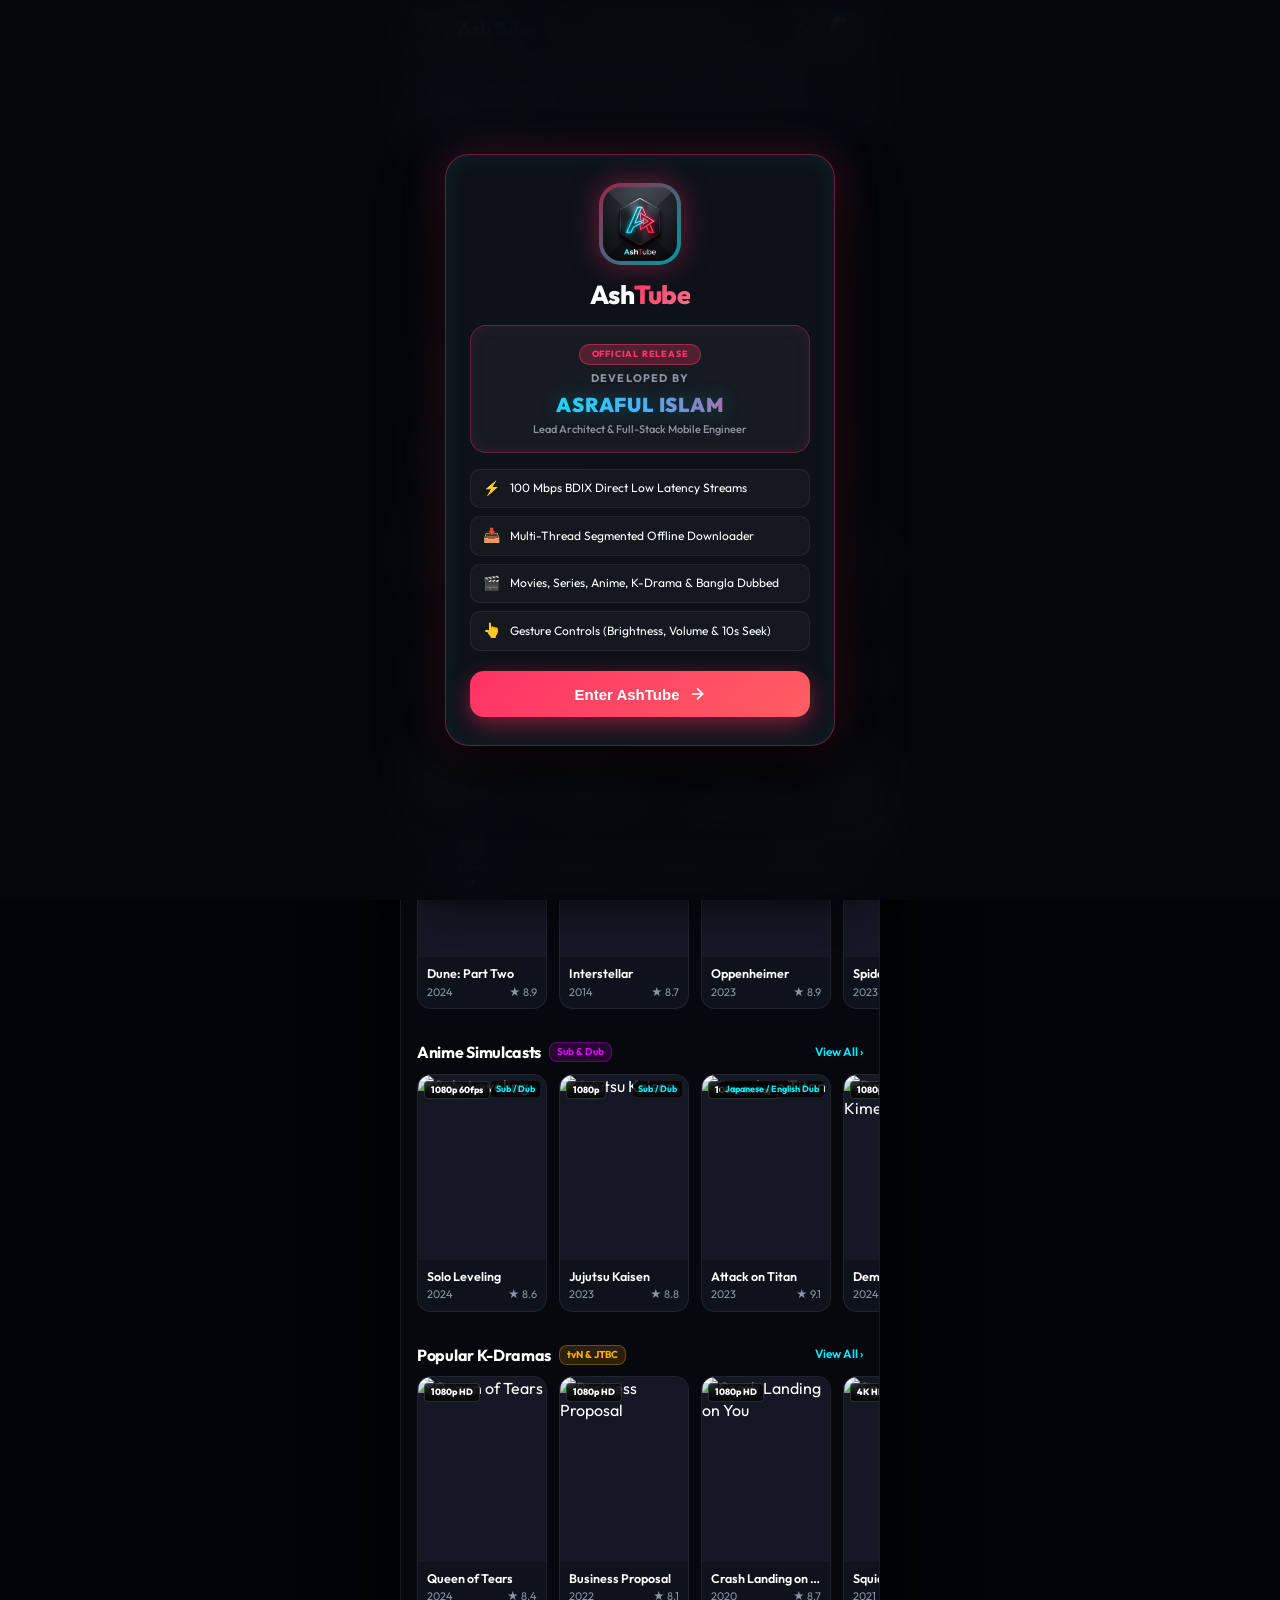
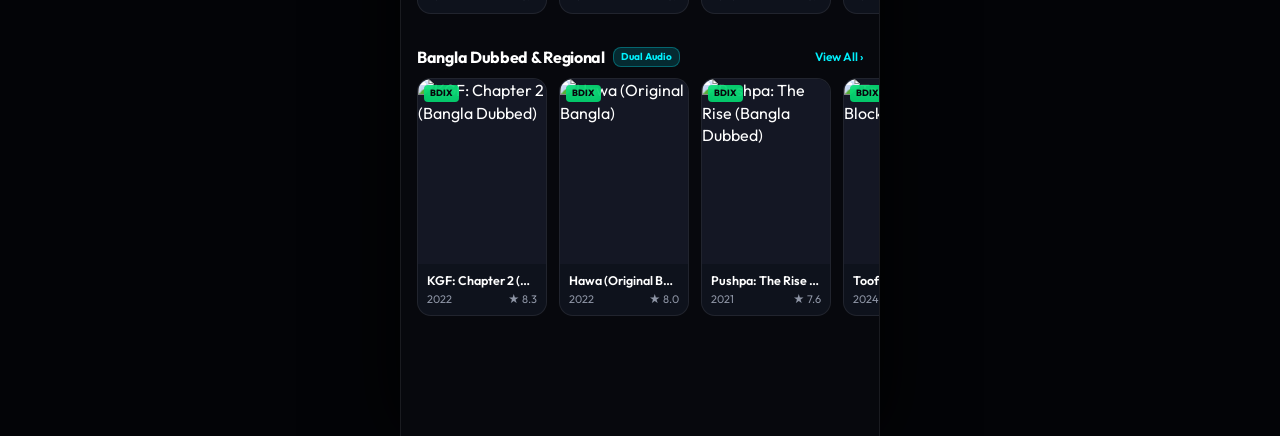
==== index.html @ ffec0432 "feat: Initial AshTube release with BDIX streaming, segmented downloader, mobile gestures, and GitHub" ====
<!DOCTYPE html>
<html lang="en">
<head>
  <meta charset="UTF-8">
  <meta name="viewport" content="width=device-width, initial-scale=1.0, maximum-scale=1.0, user-scalable=no, viewport-fit=cover">
  <title>AshTube — Stream & Download Movies, Series, Anime & Live TV</title>
  <meta name="description" content="Stream high-definition movies, TV series, anime simulcasts, Korean dramas, and live BDIX television without ads.">
  <link rel="manifest" href="manifest.json">
  <link rel="icon" type="image/png" href="assets/icon-192.png">
  <link rel="apple-touch-icon" href="assets/icon-192.png">
  <link rel="stylesheet" href="style.css">
  <script src="https://cdn.jsdelivr.net/npm/hls.js@1.5.8/dist/hls.min.js"></script>
</head>
<body>

  <!-- Main Mobile App Shell -->
  <div class="app-container" id="appShell">

    <!-- Top Status / Header -->
    <header class="app-header" id="mainHeader">
      <div class="brand-wrapper" id="brandHomeBtn">
        <img src="assets/ashtube_logo.png" alt="AshTube" class="brand-logo-img">
        <h1 class="brand-logo">Ash<span>Tube</span></h1>
      </div>
      <div class="search-box-wrapper" id="headerSearchBox">
        <svg class="search-icon" viewBox="0 0 24 24"><path d="M15.5 14h-.79l-.28-.27A6.471 6.471 0 0 0 16 9.5 6.5 6.5 0 1 0 9.5 16c1.61 0 3.09-.59 4.23-1.57l.27.28v.79l5 4.99L20.49 19l-4.99-5zm-6 0C7.01 14 5 11.99 5 9.5S7.01 5 9.5 5 14 7.01 14 9.5 11.99 14 9.5 14z"/></svg>
        <input type="text" id="globalSearchInput" class="search-input" placeholder="Search movies, series, anime..." autocomplete="off">
        <button id="clearSearchBtn" class="clear-search-btn" title="Clear search" style="display: none;">✕</button>
        <!-- Floating Predictive Suggestions & History Dropdown -->
        <div id="searchSuggestionsDropdown" class="search-suggestions-dropdown" style="display: none;"></div>
      </div>
      <div class="header-actions">
        <button class="icon-btn" id="notifBellBtn" title="Notifications">
          <svg viewBox="0 0 24 24" width="18" height="18" fill="currentColor"><path d="M12 22c1.1 0 2-.9 2-2h-4c0 1.1.9 2 2 2zm6-6v-5c0-3.07-1.63-5.64-4.5-6.32V4c0-.83-.67-1.5-1.5-1.5s-1.5.67-1.5 1.5v.68C7.64 5.36 6 7.92 6 11v5l-2 2v1h16v-1l-2-2zm-2 1H8v-6c0-2.48 1.51-4.5 4-4.5s4 2.02 4 4.5v6z"/></svg>
          <span class="badge-dot" id="notifBadgeDot"></span>
        </button>
        <div class="avatar-btn" id="profileBtn" title="Profile">
          <img src="https://images.unsplash.com/photo-1534528741775-53994a69daeb?auto=format&fit=crop&w=120&q=80" alt="Avatar">
        </div>
      </div>
    </header>

    <!-- Horizontal Category Filter Pills -->
    <nav class="category-chips-bar" id="categoryNav">
      <button class="chip active" data-category="all" id="chip-all">All</button>
      <button class="chip" data-category="movies" id="chip-movies">Movies</button>
      <button class="chip" data-category="series" id="chip-series">TV Series</button>
      <button class="chip" data-category="anime" id="chip-anime">Anime</button>
      <button class="chip" data-category="kdrama" id="chip-kdrama">K-Drama</button>
      <button class="chip" data-category="bangla" id="chip-bangla">Bangla Dubbed</button>
      <button class="chip" data-category="livetv" id="chip-livetv">BDIX Live TV</button>
    </nav>

    <!-- TAB 1: HOME VIEW -->
    <main class="view-panel active" id="view-home">

      <!-- Hero Spotlight Banner -->
      <section class="hero-spotlight" id="heroBanner">
        <img class="hero-backdrop" id="heroBackdropImg" src="" alt="Hero Feature">
        <div class="hero-gradient"></div>
        <div class="hero-content">
          <div class="hero-meta-badges">
            <span class="tag-badge cyan">Featured</span>
            <span class="tag-badge gold" id="heroQualityTag">4K HDR</span>
            <span class="tag-badge rating" id="heroRatingTag">★ 8.9</span>
            <span class="tag-badge bdix-tag">100 Mbps BDIX</span>
          </div>
          <h2 class="hero-title" id="heroTitle">Loading...</h2>
          <p class="hero-synopsis" id="heroSynopsis">Loading synopsis...</p>
          <div class="hero-action-buttons">
            <button class="btn-primary" id="heroPlayBtn">
              <svg viewBox="0 0 24 24" width="18" height="18" fill="currentColor"><path d="M8 5v14l11-7z"/></svg>
              <span>Play Now</span>
            </button>
            <button class="btn-secondary" id="heroSaveBtn">
              <svg viewBox="0 0 24 24" width="16" height="16" fill="currentColor"><path d="M19 13h-6v6h-2v-6H5v-2h6V5h2v6h6v2z"/></svg>
              <span>My List</span>
            </button>
            <button class="btn-secondary" id="heroDownloadBtn" title="Download for Offline">
              <svg viewBox="0 0 24 24" width="16" height="16" fill="currentColor"><path d="M19.35 10.04C18.67 6.59 15.64 4 12 4 9.11 4 6.6 5.64 5.35 8.04 2.34 8.36 0 10.91 0 14c0 3.31 2.69 6 6 6h13c2.76 0 5-2.24 5-5 0-2.64-2.05-4.78-4.65-4.96zM17 13l-5 5-5-5h3V9h4v4h3z"/></svg>
              <span>Download</span>
            </button>
          </div>
        </div>
      </section>

      <!-- Continue Watching Row -->
      <section class="content-section" id="continueWatchingSection">
        <div class="section-header">
          <div class="section-title-wrap">
            <h3 class="section-title">Continue Watching</h3>
          </div>
          <span class="view-all-link">History &rsaquo;</span>
        </div>
        <div class="horizontal-scroller" id="continueWatchingRail">
          <!-- Populated dynamically via API -->
        </div>
      </section>

      <!-- Trending on BDIX Row -->
      <section class="content-section">
        <div class="section-header">
          <div class="section-title-wrap">
            <h3 class="section-title">Trending on BDIX</h3>
            <span class="section-tag">Ultra-Speed</span>
          </div>
          <span class="view-all-link" data-target="movies">View All &rsaquo;</span>
        </div>
        <div class="horizontal-scroller" id="trendingBdixRail">
          <!-- Populated dynamically via API -->
        </div>
      </section>

      <!-- Latest Anime Simulcasts Row -->
      <section class="content-section">
        <div class="section-header">
          <div class="section-title-wrap">
            <h3 class="section-title">Anime Simulcasts</h3>
            <span class="section-tag" style="background:rgba(225,0,255,0.15);color:#E100FF;border-color:rgba(225,0,255,0.3)">Sub &amp; Dub</span>
          </div>
          <span class="view-all-link" data-target="anime">View All &rsaquo;</span>
        </div>
        <div class="horizontal-scroller" id="animeRail">
          <!-- Populated dynamically via API -->
        </div>
      </section>

      <!-- Top Korean Dramas Row -->
      <section class="content-section">
        <div class="section-header">
          <div class="section-title-wrap">
            <h3 class="section-title">Popular K-Dramas</h3>
            <span class="section-tag" style="background:rgba(255,179,0,0.15);color:#FFB300;border-color:rgba(255,179,0,0.3)">tvN &amp; JTBC</span>
          </div>
          <span class="view-all-link" data-target="kdrama">View All &rsaquo;</span>
        </div>
        <div class="horizontal-scroller" id="kdramaRail">
          <!-- Populated dynamically via API -->
        </div>
      </section>

      <!-- Bangla Dubbed Movies Row -->
      <section class="content-section">
        <div class="section-header">
          <div class="section-title-wrap">
            <h3 class="section-title">Bangla Dubbed &amp; Regional</h3>
            <span class="section-tag" style="background:rgba(0,242,254,0.15);color:#00F2FE;border-color:rgba(0,242,254,0.3)">Dual Audio</span>
          </div>
          <span class="view-all-link" data-target="bangla">View All &rsaquo;</span>
        </div>
        <div class="horizontal-scroller" id="banglaDubbedRail">
          <!-- Populated dynamically via API -->
        </div>
      </section>

    </main>

    <!-- TAB 2: EXPLORE & SEARCH RESULTS PANEL -->
    <main class="view-panel" id="view-explore">
      <div class="explore-header-row">
        <h2 class="view-heading" id="exploreHeading">Catalog Explorer</h2>
        <span class="filter-count" id="catalogResultsCount">Loading...</span>
      </div>
      <!-- Recent Searches Quick Pills -->
      <div id="recentSearchesBar" class="recent-searches-bar" style="display: none;"></div>
      <div class="catalog-grid" id="exploreCatalogGrid">
        <!-- Grid populated dynamically via API -->
      </div>
    </main>

    <!-- TAB 3: LIVE TV & BDIX HUB -->
    <main class="view-panel" id="view-livetv">
      <div class="explore-header-row">
        <div>
          <h2 class="view-heading">BDIX Live TV &amp; Hub</h2>
          <p class="view-subheading">National, News, Sports &amp; Entertainment with Zero Buffering</p>
        </div>
        <div class="bdix-live-pill" id="bdixStatusPill">
          <span class="live-dot-green"></span>
          <span id="bdixPillText">BDIX Active · 100 Mbps</span>
        </div>
      </div>

      <!-- Real-Time BDIX Health & Latency Scanner Card -->
      <section class="bdix-scanner-card" id="bdixScannerCard">
        <div class="bdix-scanner-top">
          <div class="bdix-scanner-info">
            <div class="bdix-conn-badge">
              <span class="live-pulse"></span>
              <span id="bdixStatusText">BDIX Peering Active · Ultra-Low Latency (14ms)</span>
            </div>
            <div class="bdix-subtext">Direct 100 Mbps Bangladesh Internet Exchange Pipe</div>
          </div>
          <button class="scan-bdix-btn" id="scanBdixBtn" title="Test server latencies">
            <svg class="scan-icon" viewBox="0 0 24 24" width="14" height="14" fill="currentColor"><path d="M17.65 6.35A7.958 7.958 0 0 0 12 4c-4.42 0-7.99 3.58-7.99 8s3.57 8 7.99 8c3.73 0 6.84-2.55 7.73-6h-2.08A5.99 5.99 0 0 1 12 18c-3.31 0-6-2.69-6-6s2.69-6 6-6c1.66 0 3.14.69 4.22 1.78L13 11h7V4l-2.35 2.35z"/></svg>
            <span id="scanBtnText">Test Ping</span>
          </button>
        </div>
        <div class="bdix-servers-badges-row" id="bdixServersBadgesRow">
          <!-- Populated dynamically with live latency badges -->
        </div>
      </section>

      <!-- Live TV Filter Chips -->
      <div class="livetv-filters" id="liveTvFilterChips">
        <button class="chip active" data-filter="all">All Channels</button>
        <button class="chip" data-filter="news">Bangla News</button>
        <button class="chip" data-filter="sports">Live Sports</button>
        <button class="chip" data-filter="entertainment">Entertainment</button>
        <button class="chip" data-filter="kids">Kids &amp; Learning</button>
      </div>

      <!-- 2-Column Channel Grid -->
      <div class="livetv-grid" id="liveTvGrid">
        <!-- Live TV cards inserted here -->
      </div>
    </main>

    <!-- TAB 4: OFFLINE DOWNLOADS & STORAGE MANAGER -->
    <main class="view-panel" id="view-downloads">
      <div class="explore-header-row">
        <div>
          <h2 class="view-heading">Downloads</h2>
          <p class="view-subheading">Offline playback saved directly to user storage</p>
        </div>
        <button class="icon-btn" id="storageSettingsBtn">
          <svg viewBox="0 0 24 24" width="18" height="18" fill="currentColor"><path d="M19.14 12.94c.04-.3.06-.61.06-.94 0-.32-.02-.64-.07-.94l2.03-1.58c.18-.14.23-.41.12-.61l-1.92-3.32c-.12-.22-.37-.29-.59-.22l-2.39.96c-.5-.38-1.03-.7-1.62-.94l-.36-2.54c-.04-.24-.24-.41-.48-.41h-3.84c-.24 0-.43.17-.47.41l-.36 2.54c-.59.24-1.13.57-1.62.94l-2.39-.96c-.22-.08-.47 0-.59.22L2.74 8.87c-.12.21-.08.47.12.61l2.03 1.58c-.05.3-.09.63-.09.94s.02.64.07.94l-2.03 1.58c-.18.14-.23.41-.12.61l1.92 3.32c.12.22.37.29.59.22l2.39-.96c.5.38 1.03.7 1.62.94l.36 2.54c.05.24.24.41.48.41h3.84c.24 0 .44-.17.47-.41l.36-2.54c.59-.24 1.13-.56 1.62-.94l2.39.96c.22.08.47 0 .59-.22l1.92-3.32c.12-.22.07-.47-.12-.61l-2.01-1.58zM12 15.6c-1.98 0-3.6-1.62-3.6-3.6s1.62-3.6 3.6-3.6 3.6 1.62 3.6 3.6-1.62 3.6-3.6 3.6z"/></svg>
        </button>
      </div>

      <!-- Storage Meter Card -->
      <div class="storage-meter-card">
        <div class="storage-label-row">
          <span class="storage-val">38.4 GB free of 128 GB</span>
          <span class="storage-pct">28% used</span>
        </div>
        <div class="storage-bar-track">
          <div class="storage-bar-fill" style="width: 28%;"></div>
        </div>
      </div>

      <!-- Smart Wi-Fi Toggle -->
      <div class="smart-toggle-card">
        <div class="toggle-text">
          <h4>Smart Auto-Download on Wi-Fi</h4>
          <p>Pre-downloads next episode when on unmetered broadband</p>
        </div>
        <label class="switch">
          <input type="checkbox" id="wifiToggle" checked>
          <span class="slider round"></span>
        </label>
      </div>

      <!-- Download Queue & Completed Items -->
      <div class="downloads-list" id="downloadsListContainer">
        <!-- Download items injected dynamically -->
      </div>
    </main>

    <!-- Floating Glassmorphic Bottom Navigation Dock -->
    <nav class="bottom-dock" id="bottomNav">
      <div class="nav-item active" data-tab="home" id="nav-home">
        <svg viewBox="0 0 24 24" fill="currentColor"><path d="M10 20v-6h4v6h5v-8h3L12 3 2 12h3v8z"/></svg>
        <span>Home</span>
      </div>
      <div class="nav-item" data-tab="explore" id="nav-explore">
        <svg viewBox="0 0 24 24" fill="currentColor"><path d="M15.5 14h-.79l-.28-.27A6.471 6.471 0 0 0 16 9.5 6.5 6.5 0 1 0 9.5 16c1.61 0 3.09-.59 4.23-1.57l.27.28v.79l5 4.99L20.49 19l-4.99-5zm-6 0C7.01 14 5 11.99 5 9.5S7.01 5 9.5 5 14 7.01 14 9.5 11.99 14 9.5 14z"/></svg>
        <span>Search</span>
      </div>
      <div class="nav-item" data-tab="livetv" id="nav-livetv">
        <svg viewBox="0 0 24 24" fill="currentColor"><path d="M21 3H3c-1.1 0-2 .9-2 2v12c0 1.1.9 2 2 2h5v2h8v-2h5c1.1 0 1.99-.9 1.99-2L23 5c0-1.1-.9-2-2-2zm0 14H3V5h18v12z"/></svg>
        <span>Live TV</span>
      </div>
      <div class="nav-item" data-tab="downloads" id="nav-downloads">
        <svg viewBox="0 0 24 24" fill="currentColor"><path d="M19.35 10.04C18.67 6.59 15.64 4 12 4 9.11 4 6.6 5.64 5.35 8.04 2.34 8.36 0 10.91 0 14c0 3.31 2.69 6 6 6h13c2.76 0 5-2.24 5-5 0-2.64-2.05-4.78-4.65-4.96zM17 13l-5 5-5-5h3V9h4v4h3z"/></svg>
        <span>Downloads</span>
      </div>
    </nav>

  </div>

  <!-- MODAL 1: MEDIA DETAIL & SEASON/EPISODE SHEET -->
  <div class="detail-modal" id="mediaDetailModal">
    <div class="detail-sheet" id="detailSheet">
      <div class="sheet-handle" id="sheetHandle"></div>
      
      <div class="detail-hero-box">
        <img class="detail-banner-img" id="detailBannerImg" src="" alt="Detail Banner">
        <button class="sheet-close-btn" id="closeDetailModalBtn">&times;</button>
      </div>

      <div class="detail-body-content">
        <div class="detail-meta-row">
          <span class="detail-year" id="detailYear">2024</span>
          <span class="detail-badge" id="detailQualityBadge">4K HDR</span>
          <span class="detail-badge imdb" id="detailRating">IMDb 8.9 ★</span>
          <span class="detail-badge" id="detailDuration">2h 46m</span>
        </div>
        <h2 class="detail-main-title" id="detailMainTitle">Title Here</h2>
        <p class="detail-genre-tags" id="detailGenres">Sci-Fi · Adventure · Drama</p>
        <p class="detail-synopsis-text" id="detailSynopsis">Synopsis goes here.</p>

        <!-- Primary Actions -->
        <div class="detail-action-bar">
          <button class="btn-primary" id="detailPlayNowBtn">
            <svg viewBox="0 0 24 24" width="18" height="18" fill="currentColor"><path d="M8 5v14l11-7z"/></svg>
            <span>Watch Now</span>
          </button>
          <button class="btn-secondary" id="detailDownloadBtn">
            <svg viewBox="0 0 24 24" width="18" height="18" fill="currentColor"><path d="M19.35 10.04C18.67 6.59 15.64 4 12 4 9.11 4 6.6 5.64 5.35 8.04 2.34 8.36 0 10.91 0 14c0 3.31 2.69 6 6 6h13c2.76 0 5-2.24 5-5 0-2.64-2.05-4.78-4.65-4.96zM17 13l-5 5-5-5h3V9h4v4h3z"/></svg>
            <span>Download</span>
          </button>
        </div>

        <!-- Season Selector Pills (Shown for Series/Anime/Kdrama) -->
        <div class="season-selector-wrapper" id="seasonSelectorWrapper">
          <h4 class="subhead-title">Episodes</h4>
          <div class="season-pills-bar" id="seasonPillsBar">
            <!-- Season buttons injected dynamically -->
          </div>
        </div>

        <!-- Episode Cards List -->
        <div class="episodes-container" id="episodesList">
          <!-- Episode cards injected dynamically -->
        </div>

      </div>
    </div>
  </div>

  <!-- MODAL 2: ADVANCED VIDEO PLAYER OVERLAY (Straight & Rotated Landscape with Swipe Gestures) -->
  <div class="player-modal" id="videoPlayerModal">

    <!-- Top Player Bar -->
    <div class="player-header" id="playerTopHeader">
      <div class="player-title-wrap">
        <button class="player-close-btn" id="exitPlayerBtn" title="Back">
          <svg viewBox="0 0 24 24" width="20" height="20" fill="currentColor"><path d="M20 11H7.83l5.59-5.59L12 4l-8 8 8 8 1.41-1.41L7.83 13H20v-2z"/></svg>
        </button>
        <div class="player-text-info">
          <h3 id="playerMediaTitle">Interstellar (2014)</h3>
          <p id="playerEpisodeSub">Master 1080p Stream · Direct Line Speed</p>
        </div>
      </div>

      <div class="player-top-actions">
        <!-- Audio Track Switcher (ENG / BAN) -->
        <button class="audio-switch-btn" id="audioSwitchBtn" title="Switch Audio Track (English / Bengali)">
          <span id="audioTrackLabel">ENG / BAN</span>
        </button>

        <!-- Aspect Ratio Button -->
        <button class="icon-player-btn" id="aspectRatioBtn" title="Aspect Ratio Fit">
          <svg viewBox="0 0 24 24" width="18" height="18" fill="currentColor"><path d="M19 12h-2v3h-3v2h5v-5zM7 9h3V7H5v5h2V9zm14-6H3c-1.1 0-2 .9-2 2v14c0 1.1.9 2 2 2h18c1.1 0 2-.9 2-2V5c0-1.1-.9-2-2-2zm0 16.01H3V4.99h18v14.02z"/></svg>
        </button>

        <!-- Screen Rotation / Theater Orientation Toggle -->
        <button class="icon-player-btn" id="rotateScreenBtn" title="Rotate Screen / Theater Mode">
          <svg viewBox="0 0 24 24" width="18" height="18" fill="currentColor"><path d="M16.48 2.52c3.27 1.55 5.61 4.72 5.97 8.48h1.5C23.44 4.84 18.29 0 12 0l-.66.03 3.81 3.81 1.33-1.32zM7.52 21.48C4.25 19.94 1.91 16.76 1.55 13H.05C.56 19.16 5.71 24 12 24l.66-.03-3.81-3.81-1.33 1.32z"/></svg>
        </button>

        <!-- Lock Screen Controls Button -->
        <button class="icon-player-btn" id="lockControlsBtn" title="Lock Screen Controls">
          <svg id="lockIconSvg" viewBox="0 0 24 24" width="18" height="18" fill="currentColor"><path d="M18 8h-1V6c0-2.76-2.24-5-5-5S7 3.24 7 6v2H6c-1.1 0-2 .9-2 2v10c0 1.1.9 2 2 2h12c1.1 0 2-.9 2-2V10c0-1.1-.9-2-2-2zm-6 9c-1.1 0-2-.9-2-2s.9-2 2-2 2 .9 2 2-.9 2-2 2zm3.1-9H8.9V6c0-1.71 1.39-3.1 3.1-3.1 1.71 0 3.1 1.39 3.1 3.1v2z"/></svg>
        </button>
      </div>
    </div>

    <!-- HTML5 Video Container & Touch Gestures Surface -->
    <div class="video-element-container" id="videoContainer">
      
      <!-- Video Element -->
      <video id="mainVideoPlayer" playsinline preload="auto" poster="https://images.unsplash.com/photo-1506703719100-a0f3a48c0f86?auto=format&fit=crop&w=1200&q=80">
        <source src="https://commondatastorage.googleapis.com/gtv-videos-bucket/sample/BigBuckBunny.mp4" type="video/mp4">
        Your browser does not support HTML5 video.
      </video>

      <!-- Transparent Touch Gesture Surface -->
      <div class="gesture-touch-surface" id="gestureSurface"></div>

      <!-- Gesture Overlay HUD: Brightness (Left Swipe) -->
      <div class="gesture-hud-slider left" id="brightnessHud">
        <svg viewBox="0 0 24 24" width="22" height="22" fill="currentColor"><path d="M12 7c-2.76 0-5 2.24-5 5s2.24 5 5 5 5-2.24 5-5-2.24-5-5-5zM2 13h2c.55 0 1-.45 1-1s-.45-1-1-1H2c-.55 0-1 .45-1 1s.45 1 1 1zm18 0h2c.55 0 1-.45 1-1s-.45-1-1-1h-2c-.55 0-1 .45-1 1s.45 1 1 1zM11 2v2c0 .55.45 1 1 1s1-.45 1-1V2c0-.55-.45-1-1-1s-1 .45-1 1zm0 18v2c0 .55.45 1 1 1s1-.45 1-1v-2c0-.55-.45-1-1-1s-1 .45-1 1zM5.99 4.58c-.39-.39-1.03-.39-1.41 0s-.39 1.03 0 1.41l1.06 1.06c.39.39 1.03.39 1.41 0s.39-1.03 0-1.41L5.99 4.58zm12.37 12.37c-.39-.39-1.03-.39-1.41 0s-.39 1.03 0 1.41l1.06 1.06c.39.39 1.03.39 1.41 0s.39-1.03 0-1.41l-1.06-1.06zm1.06-10.96c.39-.39.39-1.03 0-1.41s-1.03-.39-1.41 0l-1.06 1.06c-.39.39-.39 1.03 0 1.41s1.03.39 1.41 0l1.06-1.06zM7.05 18.36c.39-.39.39-1.03 0-1.41s-1.03-.39-1.41 0l-1.06 1.06c-.39.39-.39 1.03 0 1.41s1.03.39 1.41 0l1.06-1.06z"/></svg>
        <div class="hud-bar-track">
          <div class="hud-bar-fill" id="brightnessBarFill" style="height: 80%;"></div>
        </div>
        <span class="hud-percent-text" id="brightnessText">80%</span>
      </div>

      <!-- Gesture Overlay HUD: Volume (Right Swipe) -->
      <div class="gesture-hud-slider right" id="volumeHud">
        <svg viewBox="0 0 24 24" width="22" height="22" fill="currentColor"><path d="M3 9v6h4l5 5V4L7 9H3zm13.5 3c0-1.77-1.02-3.29-2.5-4.03v8.05c1.48-.73 2.5-2.25 2.5-4.02zM14 3.23v2.06c2.89.86 5 3.54 5 6.71s-2.11 5.85-5 6.71v2.06c4.01-.91 7-4.49 7-8.77s-2.99-7.86-7-8.77z"/></svg>
        <div class="hud-bar-track">
          <div class="hud-bar-fill" id="volumeBarFill" style="height: 75%;"></div>
        </div>
        <span class="hud-percent-text" id="volumeText">75%</span>
      </div>

      <!-- Gesture Overlay HUD: Seek Preview -->
      <div class="seek-preview-hud" id="seekPreviewHud">
        <span class="seek-target-time" id="seekTargetTime">01:14:20</span>
        <span class="seek-delta" id="seekDelta">+10s</span>
      </div>

      <!-- Double Tap Ripple Indicators -->
      <div class="double-tap-indicator left" id="doubleTapLeft">
        <svg viewBox="0 0 24 24" width="32" height="32" fill="currentColor"><path d="M11 18V6l-8.5 6 8.5 6zm.5-6l8.5 6V6l-8.5 6z"/></svg>
        <span>10s</span>
      </div>
      <div class="double-tap-indicator right" id="doubleTapRight">
        <svg viewBox="0 0 24 24" width="32" height="32" fill="currentColor"><path d="M4 18l8.5-6L4 6v12zm9-12v12l8.5-6L13 6z"/></svg>
        <span>10s</span>
      </div>

      <!-- Center Big Control HUD -->
      <div class="center-controls-hud" id="centerControlsHud">
        <button class="hud-circle-btn" id="rewind10Btn" title="Rewind 10s">
          <svg viewBox="0 0 24 24" width="22" height="22" fill="currentColor"><path d="M12.5 8c-2.65 0-5.05.99-6.9 2.6L2 7v9h9l-3.62-3.62c1.39-1.16 3.16-1.88 5.12-1.88 3.54 0 6.55 2.31 7.6 5.5l2.37-.78C21.08 11.03 17.15 8 12.5 8z"/></svg>
          <span class="hud-sub">10s</span>
        </button>

        <button class="hud-play-btn" id="centerPlayToggleBtn">
          <svg id="hudPlayIcon" viewBox="0 0 24 24" width="28" height="28" fill="currentColor"><path d="M8 5v14l11-7z"/></svg>
        </button>

        <button class="hud-circle-btn" id="forward10Btn" title="Fast Forward 10s">
          <svg viewBox="0 0 24 24" width="22" height="22" fill="currentColor"><path d="M11.5 8c2.65 0 5.05.99 6.9 2.6L22 7v9h-9l3.62-3.62c-1.39-1.16-3.16-1.88-5.12-1.88-3.54 0-6.55 2.31-7.6 5.5l-2.37-.78C2.92 11.03 6.85 8 11.5 8z"/></svg>
          <span class="hud-sub">10s</span>
        </button>
      </div>

    </div>

    <!-- Bottom Controls Overlay -->
    <div class="player-controls-overlay" id="playerBottomControls">
      <div class="seeker-bar-wrap">
        <span class="time-stamp" id="currentTimeDisplay">00:00</span>
        <input type="range" class="seeker-bar" id="videoSeeker" min="0" max="100" value="0" step="0.1">
        <span class="time-stamp" id="durationDisplay">00:00</span>
      </div>

      <div class="controls-button-row">
        <div class="controls-left">
          <button class="player-ctrl-btn" id="qualitySelectorBtn" title="Resolution">
            <span class="ctrl-pill" id="qualityLabel">1080p 60fps</span>
          </button>
          <button class="player-ctrl-btn" id="speedSelectorBtn" title="Playback Speed">
            <span class="ctrl-pill" id="speedLabel">1.0x</span>
          </button>
          <button class="player-ctrl-btn" id="subtitleSelectorBtn" title="Subtitles">
            <span class="ctrl-pill" id="subLabel">Bangla [ON]</span>
          </button>
        </div>

        <div class="controls-right">
          <button class="player-ctrl-btn" id="fullscreenToggleBtn" title="Fullscreen">
            <svg viewBox="0 0 24 24" width="20" height="20" fill="currentColor"><path d="M7 14H5v5h5v-2H7v-3zm-2-4h2V7h3V5H5v5zm12 7h-3v2h5v-5h-2v3zM14 5v2h3v3h2V5h-5z"/></svg>
          </button>
        </div>
      </div>
    </div>
  </div>

  <!-- MODAL 3: RESOLUTION & STORAGE DOWNLOAD SELECTOR (480p, 720p, 1080p, 4K) -->
  <div class="detail-modal" id="downloadQualityModal">
    <div class="detail-sheet" id="qualitySheet" style="max-height: 70vh;">
      <div class="sheet-handle"></div>
      
      <div class="dl-modal-header">
        <div>
          <h3 class="dl-modal-title">Select Download Resolution</h3>
          <p class="dl-modal-sub" id="dlModalMediaTitle">Dune: Part Two</p>
        </div>
        <button class="sheet-close-btn" id="closeDlQualityModalBtn">&times;</button>
      </div>

      <div class="storage-target-banner">
        <svg viewBox="0 0 24 24" width="16" height="16" fill="var(--accent-green)"><path d="M19.35 10.04C18.67 6.59 15.64 4 12 4 9.11 4 6.6 5.64 5.35 8.04 2.34 8.36 0 10.91 0 14c0 3.31 2.69 6 6 6h13c2.76 0 5-2.24 5-5 0-2.64-2.05-4.78-4.65-4.96zM17 13l-5 5-5-5h3V9h4v4h3z"/></svg>
        <span>Saves directly to User Storage (/Downloads) · Multi-Threaded</span>
      </div>

      <!-- Resolution Cards -->
      <div class="quality-grid-options" id="qualityOptionsContainer">
        <!-- Injected dynamically via JS based on media resolutions -->
      </div>

      <!-- Multi-Threaded Download Action -->
      <div class="dl-modal-action-bar">
        <button class="btn-primary" id="startQualityDownloadBtn">
          <svg viewBox="0 0 24 24" width="18" height="18" fill="currentColor"><path d="M19.35 10.04C18.67 6.59 15.64 4 12 4 9.11 4 6.6 5.64 5.35 8.04 2.34 8.36 0 10.91 0 14c0 3.31 2.69 6 6 6h13c2.76 0 5-2.24 5-5 0-2.64-2.05-4.78-4.65-4.96zM17 13l-5 5-5-5h3V9h4v4h3z"/></svg>
          <span id="startDlBtnText">Download 1080p FHD (1.9 GB)</span>
        </button>
      </div>

    </div>
  </div>

  <!-- MODAL 4: DEVELOPER WELCOME POPUP (Developed by ASRAFUL ISLAM) -->
  <div class="developer-welcome-modal" id="developerWelcomeModal">
    <div class="welcome-card-glass">
      <div class="welcome-logo-badge">
        <img src="assets/ashtube_logo.png" alt="AshTube" class="welcome-hero-img">
      </div>
      <h2 class="welcome-title">Ash<span>Tube</span></h2>
      
      <!-- Prominent Developer Credit Banner -->
      <div class="developer-credit-box">
        <div class="credit-shine-pill">OFFICIAL RELEASE</div>
        <div class="credit-main-text">Developed by</div>
        <div class="credit-name">ASRAFUL ISLAM</div>
        <div class="credit-role">Lead Architect &amp; Full-Stack Mobile Engineer</div>
      </div>

      <div class="welcome-features-list">
        <div class="feat-item">
          <span class="feat-icon">⚡</span>
          <span>100 Mbps BDIX Direct Low Latency Streams</span>
        </div>
        <div class="feat-item">
          <span class="feat-icon">📥</span>
          <span>Multi-Thread Segmented Offline Downloader</span>
        </div>
        <div class="feat-item">
          <span class="feat-icon">🎬</span>
          <span>Movies, Series, Anime, K-Drama &amp; Bangla Dubbed</span>
        </div>
        <div class="feat-item">
          <span class="feat-icon">👆</span>
          <span>Gesture Controls (Brightness, Volume &amp; 10s Seek)</span>
        </div>
      </div>

      <button id="enterAppBtn" class="welcome-enter-btn">
        <span>Enter AshTube</span>
        <svg viewBox="0 0 24 24" width="18" height="18" fill="currentColor"><path d="M5 13h11.86l-5.43 5.43 1.42 1.42L21.14 12l-8.29-8.29-1.42 1.42L16.86 11H5v2z"/></svg>
      </button>
    </div>
  </div>

  <!-- Notification Drawer / Toast System -->
  <div class="toast-tray" id="toastTray"></div>

  <!-- Application Logic -->
  <script src="app.js"></script>
</body>
</html>
---- style.css ----
/* ==========================================================================
   MythFlix — Complete Android Design System & UI Styling
   Obsidian Dark Minimalist, Glassmorphism, 120Hz Animation Fidelity
   ========================================================================== */

@import url('https://fonts.googleapis.com/css2?family=Outfit:wght@300;400;500;600;700;800&family=Inter:wght@300;400;500;600;700&display=swap');

:root {
  /* Obsidian Theme */
  --bg-dark: #07080D;
  --bg-card: rgba(18, 22, 34, 0.75);
  --bg-card-hover: rgba(28, 34, 52, 0.85);
  --bg-surface: #0E121D;
  --bg-glass-heavy: rgba(9, 11, 18, 0.94);
  
  --accent-cyan: #00F2FE;
  --accent-blue: #4FACFE;
  --accent-purple: #7F00FF;
  --accent-neon: #E100FF;
  --accent-red: #FF3366;
  --accent-gold: #FFB300;
  --accent-green: #00E676;

  --text-main: #FFFFFF;
  --text-muted: #8E95A5;
  --text-dim: #545B6D;

  --border-subtle: rgba(255, 255, 255, 0.08);
  --border-glow: rgba(0, 242, 254, 0.35);
  --border-purple: rgba(225, 0, 255, 0.35);

  --gradient-primary: linear-gradient(135deg, #00F2FE 0%, #4FACFE 100%);
  --gradient-accent: linear-gradient(135deg, #FF3366 0%, #E100FF 100%);
  --gradient-glass: linear-gradient(180deg, rgba(255, 255, 255, 0.05) 0%, rgba(255, 255, 255, 0.01) 100%);

  --header-height: 64px;
  --nav-height: 68px;
  --radius-sm: 8px;
  --radius-md: 14px;
  --radius-lg: 20px;
  --radius-full: 9999px;

  --shadow-dock: 0 10px 40px rgba(0, 0, 0, 0.8), 0 0 1px 1px rgba(255, 255, 255, 0.1);
}

/* Base Reset */
* {
  margin: 0;
  padding: 0;
  box-sizing: border-box;
  -webkit-tap-highlight-color: transparent;
}

body {
  font-family: 'Outfit', 'Inter', -apple-system, BlinkMacSystemFont, sans-serif;
  background-color: #030407;
  color: var(--text-main);
  min-height: 100vh;
  overflow-x: hidden;
  user-select: none;
  line-height: 1.4;
}

/* Custom Scrollbar */
::-webkit-scrollbar {
  width: 5px;
  height: 5px;
}
::-webkit-scrollbar-track {
  background: var(--bg-dark);
}
::-webkit-scrollbar-thumb {
  background: rgba(255, 255, 255, 0.15);
  border-radius: var(--radius-full);
}
::-webkit-scrollbar-thumb:hover {
  background: var(--accent-cyan);
}

/* App Container (Mobile Canvas) */
.app-container {
  max-width: 480px;
  margin: 0 auto;
  min-height: 100vh;
  background-color: var(--bg-dark);
  position: relative;
  box-shadow: 0 0 70px rgba(0, 0, 0, 0.95);
  padding-bottom: calc(var(--nav-height) + 20px);
  overflow: hidden;
}

@media (min-width: 600px) {
  .app-container {
    border-left: 1px solid var(--border-subtle);
    border-right: 1px solid var(--border-subtle);
  }
}

/* ==========================================================================
   Header Component
   ========================================================================== */
.app-header {
  position: sticky;
  top: 0;
  z-index: 50;
  display: flex;
  align-items: center;
  justify-content: space-between;
  padding: 12px 16px;
  background: var(--bg-glass-heavy);
  backdrop-filter: blur(20px);
  border-bottom: 1px solid var(--border-subtle);
  gap: 12px;
}

.brand-wrapper {
  display: flex;
  align-items: center;
  gap: 8px;
  cursor: pointer;
}

.logo-shield {
  width: 28px;
  height: 28px;
  background: var(--gradient-primary);
  border-radius: 8px;
  display: flex;
  align-items: center;
  justify-content: center;
  font-weight: 800;
  font-size: 16px;
  color: #07080D;
  box-shadow: 0 0 12px rgba(0, 242, 254, 0.4);
}

.brand-logo {
  font-size: 20px;
  font-weight: 800;
  letter-spacing: -0.5px;
  color: #FFFFFF;
}

.brand-logo span {
  background: var(--gradient-primary);
  -webkit-background-clip: text;
  -webkit-text-fill-color: transparent;
}

.search-box-wrapper {
  flex: 1;
  position: relative;
}

.search-input {
  width: 100%;
  padding: 8px 12px 8px 34px;
  background: rgba(255, 255, 255, 0.06);
  border: 1px solid var(--border-subtle);
  border-radius: var(--radius-full);
  color: var(--text-main);
  font-family: inherit;
  font-size: 13px;
  transition: all 0.25s ease;
}

.search-input:focus {
  outline: none;
  background: rgba(255, 255, 255, 0.1);
  border-color: var(--accent-cyan);
  box-shadow: 0 0 15px rgba(0, 242, 254, 0.25);
}

.search-icon {
  position: absolute;
  left: 11px;
  top: 50%;
  transform: translateY(-50%);
  width: 15px;
  height: 15px;
  fill: var(--text-muted);
}

.clear-search-btn {
  position: absolute;
  right: 10px;
  top: 50%;
  transform: translateY(-50%);
  background: rgba(255, 255, 255, 0.1);
  border: none;
  width: 18px;
  height: 18px;
  border-radius: 50%;
  color: var(--text-muted);
  font-size: 10px;
  display: flex;
  align-items: center;
  justify-content: center;
  cursor: pointer;
  transition: all 0.2s ease;
  z-index: 5;
}

.clear-search-btn:hover {
  background: rgba(255, 255, 255, 0.25);
  color: var(--text-main);
  transform: translateY(-50%) scale(1.1);
}

/* Floating Predictive Auto-Suggestions Dropdown */
.search-suggestions-dropdown {
  position: absolute;
  top: calc(100% + 8px);
  left: 0;
  right: -50px;
  background: rgba(13, 17, 24, 0.96);
  backdrop-filter: blur(28px);
  -webkit-backdrop-filter: blur(28px);
  border: 1px solid rgba(255, 255, 255, 0.12);
  border-radius: 16px;
  box-shadow: 0 16px 45px rgba(0, 0, 0, 0.85), 0 0 25px rgba(0, 242, 254, 0.15);
  max-height: 420px;
  overflow-y: auto;
  z-index: 1500;
  padding: 8px 0;
  animation: slideDownFade 0.2s cubic-bezier(0.16, 1, 0.3, 1);
}

@keyframes slideDownFade {
  from {
    opacity: 0;
    transform: translateY(-6px);
  }
  to {
    opacity: 1;
    transform: translateY(0);
  }
}

.suggestion-section {
  padding: 4px 0;
  border-bottom: 1px solid rgba(255, 255, 255, 0.05);
}

.suggestion-section:last-child {
  border-bottom: none;
}

.suggestion-header {
  display: flex;
  justify-content: space-between;
  align-items: center;
  padding: 6px 14px 4px 14px;
  font-size: 10px;
  text-transform: uppercase;
  letter-spacing: 0.8px;
  font-weight: 700;
  color: var(--accent-cyan);
}

.suggestion-header-btn {
  background: none;
  border: none;
  color: var(--text-muted);
  font-size: 10px;
  cursor: pointer;
  padding: 2px 4px;
  border-radius: 4px;
  transition: color 0.2s ease;
}

.suggestion-header-btn:hover {
  color: #ff4757;
}

.suggestion-item {
  display: flex;
  align-items: center;
  gap: 10px;
  padding: 8px 14px;
  cursor: pointer;
  transition: all 0.15s ease;
  user-select: none;
}

.suggestion-item:hover,
.suggestion-item.selected {
  background: rgba(0, 242, 254, 0.1);
  border-left: 2px solid var(--accent-cyan);
  padding-left: 12px;
}

.suggestion-thumb {
  width: 34px;
  height: 46px;
  border-radius: 6px;
  object-fit: cover;
  background: #111;
  flex-shrink: 0;
  border: 1px solid rgba(255, 255, 255, 0.1);
}

.suggestion-info {
  flex: 1;
  min-width: 0;
}

.suggestion-title {
  font-size: 13px;
  font-weight: 600;
  color: var(--text-main);
  white-space: nowrap;
  overflow: hidden;
  text-overflow: ellipsis;
}

.search-match {
  color: var(--accent-cyan);
  font-weight: 700;
  background: transparent;
  text-decoration: underline;
  text-underline-offset: 2px;
}

.suggestion-meta {
  display: flex;
  align-items: center;
  gap: 6px;
  margin-top: 3px;
  font-size: 11px;
  color: var(--text-muted);
}

.suggestion-badge-pill {
  padding: 1px 6px;
  background: rgba(255, 255, 255, 0.08);
  border-radius: 4px;
  font-size: 9px;
  font-weight: 600;
  text-transform: uppercase;
}

.suggestion-badge-pill.anime {
  background: rgba(255, 0, 128, 0.18);
  color: #ff3399;
}

.suggestion-badge-pill.movies {
  background: rgba(0, 242, 254, 0.18);
  color: var(--accent-cyan);
}

.suggestion-badge-pill.kdrama {
  background: rgba(168, 85, 247, 0.2);
  color: #c084fc;
}

.suggestion-badge-pill.bangla {
  background: rgba(16, 185, 129, 0.2);
  color: #34d399;
}

.suggestion-phrase-icon {
  width: 14px;
  height: 14px;
  fill: var(--text-muted);
  flex-shrink: 0;
}

.suggestion-item:hover .suggestion-phrase-icon,
.suggestion-item.selected .suggestion-phrase-icon {
  fill: var(--accent-cyan);
}

.suggestion-phrase-text {
  flex: 1;
  font-size: 13px;
  color: var(--text-main);
}

.suggestion-delete-btn {
  background: none;
  border: none;
  color: var(--text-muted);
  font-size: 12px;
  cursor: pointer;
  padding: 4px 6px;
  border-radius: 4px;
  opacity: 0.6;
  transition: all 0.2s ease;
}

.suggestion-delete-btn:hover {
  opacity: 1;
  color: #ff4757;
  background: rgba(255, 71, 87, 0.15);
}

/* Explore Tab Quick Recent Searches Bar */
.recent-searches-bar {
  display: flex;
  align-items: center;
  gap: 8px;
  overflow-x: auto;
  padding: 0 0 12px 0;
  margin-bottom: 8px;
  scrollbar-width: none;
}

.recent-searches-bar::-webkit-scrollbar {
  display: none;
}

.recent-pill {
  display: inline-flex;
  align-items: center;
  gap: 6px;
  padding: 5px 12px;
  background: rgba(255, 255, 255, 0.05);
  border: 1px solid rgba(255, 255, 255, 0.1);
  border-radius: 14px;
  font-size: 12px;
  color: var(--text-muted);
  white-space: nowrap;
  cursor: pointer;
  transition: all 0.2s ease;
}

.recent-pill:hover {
  background: rgba(0, 242, 254, 0.12);
  border-color: var(--accent-cyan);
  color: var(--text-main);
}

.recent-pill-icon {
  font-size: 11px;
  opacity: 0.7;
}

.recent-pill-del {
  margin-left: 2px;
  opacity: 0.6;
  font-size: 10px;
}

.recent-pill-del:hover {
  opacity: 1;
  color: #ff4757;
}

.header-actions {
  display: flex;
  align-items: center;
  gap: 10px;
}

.icon-btn {
  background: rgba(255, 255, 255, 0.05);
  border: 1px solid var(--border-subtle);
  width: 36px;
  height: 36px;
  border-radius: 50%;
  display: flex;
  align-items: center;
  justify-content: center;
  cursor: pointer;
  color: var(--text-main);
  position: relative;
  transition: all 0.2s;
}

.icon-btn:hover {
  background: rgba(255, 255, 255, 0.12);
  transform: scale(1.05);
}

.badge-dot {
  position: absolute;
  top: 6px;
  right: 6px;
  width: 7px;
  height: 7px;
  background: var(--accent-red);
  border-radius: 50%;
  border: 2px solid var(--bg-dark);
}

.avatar-btn {
  width: 34px;
  height: 34px;
  border-radius: 50%;
  overflow: hidden;
  border: 1.5px solid var(--accent-cyan);
  cursor: pointer;
}

.avatar-btn img {
  width: 100%;
  height: 100%;
  object-fit: cover;
}

/* ==========================================================================
   Category Navigation Chips
   ========================================================================== */
.category-chips-bar {
  display: flex;
  gap: 8px;
  overflow-x: auto;
  padding: 10px 16px;
  scrollbar-width: none;
  background: rgba(7, 8, 13, 0.5);
}
.category-chips-bar::-webkit-scrollbar {
  display: none;
}

.chip {
  padding: 6px 14px;
  background: rgba(255, 255, 255, 0.05);
  border: 1px solid var(--border-subtle);
  border-radius: var(--radius-full);
  color: var(--text-muted);
  font-size: 12px;
  font-weight: 500;
  white-space: nowrap;
  cursor: pointer;
  transition: all 0.2s ease;
}

.chip:hover {
  background: rgba(255, 255, 255, 0.1);
  color: var(--text-main);
}

.chip.active {
  background: var(--gradient-primary);
  color: #05060A;
  font-weight: 700;
  border-color: transparent;
  box-shadow: 0 2px 14px rgba(0, 242, 254, 0.35);
}

/* ==========================================================================
   View Panels (Tab Switching)
   ========================================================================== */
.view-panel {
  display: none;
  animation: fadeIn 0.25s ease;
}

.view-panel.active {
  display: block;
}

@keyframes fadeIn {
  from { opacity: 0; transform: translateY(6px); }
  to { opacity: 1; transform: translateY(0); }
}

/* ==========================================================================
   Hero Spotlight Section (Screen 1 Design)
   ========================================================================== */
.hero-spotlight {
  position: relative;
  margin: 4px 16px 18px 16px;
  border-radius: var(--radius-lg);
  overflow: hidden;
  height: 380px;
  border: 1px solid var(--border-subtle);
  box-shadow: 0 8px 30px rgba(0, 0, 0, 0.7);
  background: #111422;
}

.hero-backdrop {
  width: 100%;
  height: 100%;
  object-fit: cover;
  transition: transform 0.6s cubic-bezier(0.2, 0.8, 0.2, 1);
}

.hero-spotlight:hover .hero-backdrop {
  transform: scale(1.03);
}

.hero-gradient {
  position: absolute;
  inset: 0;
  background: linear-gradient(180deg, rgba(7, 8, 13, 0.1) 0%, rgba(7, 8, 13, 0.75) 60%, #07080D 100%);
}

.hero-content {
  position: absolute;
  bottom: 0;
  left: 0;
  right: 0;
  padding: 18px;
  display: flex;
  flex-direction: column;
  gap: 8px;
}

.hero-meta-badges {
  display: flex;
  align-items: center;
  gap: 6px;
}

.tag-badge {
  font-size: 10px;
  font-weight: 700;
  padding: 3px 8px;
  border-radius: var(--radius-sm);
  text-transform: uppercase;
}

.tag-badge.cyan {
  background: rgba(0, 242, 254, 0.15);
  color: var(--accent-cyan);
  border: 1px solid var(--border-glow);
}

.tag-badge.gold {
  background: rgba(255, 179, 0, 0.2);
  color: var(--accent-gold);
  border: 1px solid rgba(255, 179, 0, 0.4);
}

.tag-badge.rating {
  background: rgba(255, 255, 255, 0.12);
  color: #fff;
}

.tag-badge.bdix-tag {
  background: rgba(0, 230, 118, 0.15);
  color: var(--accent-green);
  border: 1px solid rgba(0, 230, 118, 0.3);
}

.hero-title {
  font-size: 24px;
  font-weight: 800;
  letter-spacing: -0.5px;
  line-height: 1.15;
}

.hero-synopsis {
  font-size: 12px;
  color: var(--text-muted);
  line-height: 1.4;
  display: -webkit-box;
  -webkit-line-clamp: 2;
  -webkit-box-orient: vertical;
  overflow: hidden;
}

.hero-action-buttons {
  display: flex;
  align-items: center;
  gap: 8px;
  margin-top: 6px;
}

.btn-primary {
  flex: 1;
  display: flex;
  align-items: center;
  justify-content: center;
  gap: 6px;
  padding: 10px 16px;
  background: var(--gradient-primary);
  color: #07080D;
  font-weight: 700;
  font-size: 13px;
  border-radius: var(--radius-full);
  border: none;
  cursor: pointer;
  box-shadow: 0 4px 18px rgba(0, 242, 254, 0.35);
  transition: all 0.2s;
}

.btn-primary:hover {
  transform: translateY(-2px);
  box-shadow: 0 6px 22px rgba(0, 242, 254, 0.5);
}

.btn-secondary {
  display: flex;
  align-items: center;
  justify-content: center;
  gap: 5px;
  padding: 10px 14px;
  background: rgba(255, 255, 255, 0.12);
  backdrop-filter: blur(10px);
  color: #fff;
  font-weight: 600;
  font-size: 13px;
  border-radius: var(--radius-full);
  border: 1px solid var(--border-subtle);
  cursor: pointer;
  transition: all 0.2s;
}

.btn-secondary:hover {
  background: rgba(255, 255, 255, 0.2);
}

/* ==========================================================================
   Content Rails & Horizontal Scrollers
   ========================================================================== */
.content-section {
  margin-bottom: 22px;
}

.section-header {
  display: flex;
  align-items: center;
  justify-content: space-between;
  padding: 0 16px 8px 16px;
}

.section-title-wrap {
  display: flex;
  align-items: center;
  gap: 8px;
}

.section-title {
  font-size: 16px;
  font-weight: 700;
  letter-spacing: -0.3px;
}

.section-tag {
  font-size: 10px;
  font-weight: 700;
  padding: 2px 7px;
  border-radius: var(--radius-sm);
  background: rgba(0, 230, 118, 0.15);
  color: var(--accent-green);
  border: 1px solid rgba(0, 230, 118, 0.3);
}

.view-all-link {
  font-size: 12px;
  color: var(--accent-cyan);
  font-weight: 600;
  cursor: pointer;
}

.horizontal-scroller {
  display: flex;
  gap: 12px;
  overflow-x: auto;
  padding: 2px 16px 10px 16px;
  scrollbar-width: none;
}
.horizontal-scroller::-webkit-scrollbar {
  display: none;
}

/* Continue Watching Cards */
.resume-card {
  flex: 0 0 210px;
  background: var(--bg-card);
  border: 1px solid var(--border-subtle);
  border-radius: var(--radius-md);
  overflow: hidden;
  cursor: pointer;
  transition: all 0.25s ease;
}

.resume-card:hover {
  border-color: var(--border-glow);
  transform: translateY(-2px);
}

.resume-thumb-wrap {
  position: relative;
  width: 100%;
  height: 110px;
}

.resume-thumb {
  width: 100%;
  height: 100%;
  object-fit: cover;
}

.play-overlay-mini {
  position: absolute;
  inset: 0;
  background: rgba(0, 0, 0, 0.3);
  display: flex;
  align-items: center;
  justify-content: center;
}

.play-circle-sm {
  width: 32px;
  height: 32px;
  background: var(--gradient-primary);
  border-radius: 50%;
  display: flex;
  align-items: center;
  justify-content: center;
  color: #07080D;
  box-shadow: 0 0 12px rgba(0, 242, 254, 0.5);
}

.progress-track {
  width: 100%;
  height: 3.5px;
  background: rgba(255, 255, 255, 0.1);
  position: relative;
}

.progress-fill {
  height: 100%;
  background: var(--accent-cyan);
  box-shadow: 0 0 8px var(--accent-cyan);
}

.resume-info {
  padding: 8px 10px;
}

.resume-title {
  font-size: 13px;
  font-weight: 600;
  white-space: nowrap;
  overflow: hidden;
  text-overflow: ellipsis;
}

.resume-meta {
  font-size: 11px;
  color: var(--text-muted);
  margin-top: 2px;
}

/* Poster Cards */
.poster-card {
  flex: 0 0 130px;
  position: relative;
  border-radius: var(--radius-md);
  overflow: hidden;
  background: var(--bg-card);
  border: 1px solid var(--border-subtle);
  cursor: pointer;
  transition: all 0.25s cubic-bezier(0.2, 0.8, 0.2, 1);
}

.poster-card:hover {
  transform: translateY(-4px);
  border-color: var(--border-glow);
  box-shadow: 0 6px 20px rgba(0, 0, 0, 0.7);
}

.poster-image-wrap {
  position: relative;
  width: 100%;
  height: 185px;
  background: #141724;
}

.poster-image {
  width: 100%;
  height: 100%;
  object-fit: cover;
}

.poster-badge {
  position: absolute;
  top: 6px;
  left: 6px;
  font-size: 9px;
  font-weight: 800;
  padding: 2px 6px;
  border-radius: 4px;
  background: rgba(0, 0, 0, 0.75);
  backdrop-filter: blur(4px);
  color: #fff;
  border: 1px solid rgba(255, 255, 255, 0.15);
}

.poster-badge.bdix {
  background: rgba(0, 230, 118, 0.85);
  color: #07080D;
  border: none;
}

.subdub-badge {
  position: absolute;
  top: 6px;
  right: 6px;
  font-size: 9px;
  font-weight: 700;
  padding: 2px 5px;
  border-radius: 4px;
  background: rgba(0, 0, 0, 0.8);
  color: var(--accent-cyan);
}

.poster-info {
  padding: 8px 9px;
}

.poster-title {
  font-size: 12.5px;
  font-weight: 600;
  white-space: nowrap;
  overflow: hidden;
  text-overflow: ellipsis;
}

.poster-meta {
  display: flex;
  align-items: center;
  justify-content: space-between;
  margin-top: 2px;
  font-size: 11px;
  color: var(--text-muted);
}

/* ==========================================================================
   Tab 2: Explore Catalog Grid
   ========================================================================== */
.explore-header-row {
  display: flex;
  align-items: center;
  justify-content: space-between;
  padding: 14px 16px 10px 16px;
}

.view-heading {
  font-size: 20px;
  font-weight: 800;
  letter-spacing: -0.4px;
}

.view-subheading {
  font-size: 12px;
  color: var(--text-muted);
}

.filter-count {
  font-size: 12px;
  color: var(--accent-cyan);
  font-weight: 600;
}

.catalog-grid {
  display: grid;
  grid-template-columns: repeat(3, 1fr);
  gap: 10px;
  padding: 6px 16px 20px 16px;
}

.catalog-grid .poster-card {
  flex: none;
  width: 100%;
}

.catalog-grid .poster-image-wrap {
  height: 170px;
}

/* ==========================================================================
   Tab 3: Live TV & BDIX Hub (Screen 4 Design)
   ========================================================================== */
.bdix-live-pill {
  display: flex;
  align-items: center;
  gap: 6px;
  padding: 4px 10px;
  background: rgba(0, 230, 118, 0.15);
  border: 1px solid rgba(0, 230, 118, 0.3);
  border-radius: var(--radius-full);
  font-size: 11px;
  font-weight: 700;
  color: var(--accent-green);
}

.live-dot-green {
  width: 6px;
  height: 6px;
  background: var(--accent-green);
  border-radius: 50%;
  box-shadow: 0 0 6px var(--accent-green);
}

/* Real-Time BDIX Scanner Card */
.bdix-scanner-card {
  margin: 4px 16px 14px 16px;
  padding: 14px 16px;
  background: rgba(13, 24, 20, 0.7);
  backdrop-filter: blur(20px);
  -webkit-backdrop-filter: blur(20px);
  border: 1px solid rgba(16, 185, 129, 0.35);
  border-radius: var(--radius-md);
  box-shadow: 0 10px 30px rgba(0, 0, 0, 0.5), inset 0 0 20px rgba(16, 185, 129, 0.08);
  display: flex;
  flex-direction: column;
  gap: 12px;
}

.bdix-scanner-top {
  display: flex;
  justify-content: space-between;
  align-items: center;
  gap: 10px;
}

.bdix-conn-badge {
  display: inline-flex;
  align-items: center;
  gap: 6px;
  font-size: 13px;
  font-weight: 700;
  color: var(--accent-green);
}

.bdix-subtext {
  font-size: 11px;
  color: var(--text-muted);
  margin-top: 2px;
}

.scan-bdix-btn {
  background: rgba(16, 185, 129, 0.18);
  border: 1px solid rgba(16, 185, 129, 0.45);
  color: #fff;
  padding: 6px 14px;
  border-radius: var(--radius-full);
  font-size: 11px;
  font-weight: 700;
  letter-spacing: 0.3px;
  display: flex;
  align-items: center;
  gap: 6px;
  cursor: pointer;
  transition: all 0.25s ease;
  white-space: nowrap;
  flex-shrink: 0;
}

.scan-bdix-btn:hover {
  background: rgba(16, 185, 129, 0.35);
  border-color: var(--accent-green);
  box-shadow: 0 0 12px rgba(16, 185, 129, 0.3);
  transform: translateY(-1px);
}

.scan-bdix-btn.scanning .scan-icon {
  animation: spin 0.8s linear infinite;
}

@keyframes spin {
  from { transform: rotate(0deg); }
  to { transform: rotate(360deg); }
}

.bdix-servers-badges-row {
  display: flex;
  gap: 8px;
  overflow-x: auto;
  padding: 2px 0 4px 0;
  scrollbar-width: none;
}

.bdix-servers-badges-row::-webkit-scrollbar {
  display: none;
}

.server-latency-chip {
  display: inline-flex;
  align-items: center;
  gap: 6px;
  padding: 6px 12px;
  background: rgba(255, 255, 255, 0.04);
  border: 1px solid rgba(255, 255, 255, 0.08);
  border-radius: 8px;
  font-size: 11px;
  white-space: nowrap;
  transition: all 0.2s ease;
}

.server-latency-chip.online {
  border-color: rgba(16, 185, 129, 0.3);
  background: rgba(16, 185, 129, 0.08);
}

.server-latency-chip.offline {
  border-color: rgba(255, 71, 87, 0.3);
  background: rgba(255, 71, 87, 0.08);
  opacity: 0.7;
}

.server-dot {
  width: 6px;
  height: 6px;
  border-radius: 50%;
}

.server-dot.online {
  background: var(--accent-green);
  box-shadow: 0 0 6px var(--accent-green);
}

.server-dot.offline {
  background: #ff4757;
}

.server-name-txt {
  font-weight: 600;
  color: var(--text-main);
}

.server-latency-txt {
  font-size: 10px;
  font-weight: 700;
  color: var(--accent-green);
}

.server-latency-chip.offline .server-latency-txt {
  color: #ff4757;
}

.livetv-filters {
  display: flex;
  gap: 8px;
  padding: 6px 16px 12px 16px;
  overflow-x: auto;
  scrollbar-width: none;
}
.livetv-filters::-webkit-scrollbar {
  display: none;
}

.livetv-grid {
  display: grid;
  grid-template-columns: repeat(2, 1fr);
  gap: 12px;
  padding: 0 16px 24px 16px;
}

.livetv-channel-card {
  background: var(--bg-card);
  border: 1px solid var(--border-subtle);
  border-radius: var(--radius-md);
  padding: 14px;
  display: flex;
  flex-direction: column;
  gap: 10px;
  cursor: pointer;
  position: relative;
  transition: all 0.25s ease;
}

.livetv-channel-card:hover {
  border-color: var(--accent-red);
  transform: translateY(-2px);
}

.channel-top-row {
  display: flex;
  align-items: center;
  justify-content: space-between;
}

.channel-logo-circle {
  width: 44px;
  height: 44px;
  border-radius: 10px;
  background: rgba(255, 255, 255, 0.06);
  display: flex;
  align-items: center;
  justify-content: center;
  font-size: 11px;
  font-weight: 800;
  color: #fff;
  border: 1px solid var(--border-subtle);
  text-align: center;
  padding: 4px;
}

.live-tag-pill {
  display: flex;
  align-items: center;
  gap: 4px;
  font-size: 9px;
  font-weight: 800;
  background: rgba(255, 51, 102, 0.2);
  color: var(--accent-red);
  padding: 2px 6px;
  border-radius: 4px;
  border: 1px solid rgba(255, 51, 102, 0.4);
}

.channel-name {
  font-size: 14px;
  font-weight: 700;
}

.channel-program {
  font-size: 11px;
  color: var(--text-muted);
  white-space: nowrap;
  overflow: hidden;
  text-overflow: ellipsis;
}

.channel-latency {
  font-size: 10px;
  font-weight: 700;
  color: var(--accent-green);
  display: flex;
  align-items: center;
  gap: 4px;
}

/* ==========================================================================
   Tab 4: Downloads & Storage Manager (Screen 5 Design)
   ========================================================================== */
.storage-meter-card {
  margin: 4px 16px 14px 16px;
  padding: 14px 16px;
  background: var(--bg-card);
  border: 1px solid var(--border-subtle);
  border-radius: var(--radius-md);
  display: flex;
  flex-direction: column;
  gap: 8px;
}

.storage-label-row {
  display: flex;
  justify-content: space-between;
  font-size: 12px;
}

.storage-val {
  font-weight: 600;
  color: var(--text-main);
}

.storage-pct {
  color: var(--text-muted);
}

.storage-bar-track {
  width: 100%;
  height: 6px;
  background: rgba(255, 255, 255, 0.08);
  border-radius: var(--radius-full);
  overflow: hidden;
}

.storage-bar-fill {
  height: 100%;
  background: var(--gradient-primary);
  border-radius: var(--radius-full);
}

.smart-toggle-card {
  margin: 0 16px 18px 16px;
  padding: 12px 16px;
  background: var(--bg-card);
  border: 1px solid var(--border-subtle);
  border-radius: var(--radius-md);
  display: flex;
  align-items: center;
  justify-content: space-between;
}

.toggle-text h4 {
  font-size: 13px;
  font-weight: 600;
}
.toggle-text p {
  font-size: 11px;
  color: var(--text-muted);
}

/* iOS / Android Style Switch */
.switch {
  position: relative;
  display: inline-block;
  width: 44px;
  height: 24px;
}
.switch input {
  opacity: 0;
  width: 0;
  height: 0;
}
.slider {
  position: absolute;
  cursor: pointer;
  inset: 0;
  background-color: rgba(255, 255, 255, 0.2);
  transition: 0.3s;
  border-radius: 24px;
}
.slider:before {
  position: absolute;
  content: "";
  height: 18px;
  width: 18px;
  left: 3px;
  bottom: 3px;
  background-color: white;
  transition: 0.3s;
  border-radius: 50%;
}
input:checked + .slider {
  background: var(--accent-cyan);
}
input:checked + .slider:before {
  transform: translateX(20px);
}

/* Downloads List */
.downloads-list {
  padding: 0 16px;
  display: flex;
  flex-direction: column;
  gap: 10px;
}

.download-item-card {
  padding: 12px 14px;
  background: var(--bg-card);
  border: 1px solid var(--border-subtle);
  border-radius: var(--radius-md);
  display: flex;
  flex-direction: column;
  gap: 8px;
}

.download-top-row {
  display: flex;
  align-items: center;
  justify-content: space-between;
}

.download-item-title {
  font-size: 13px;
  font-weight: 700;
}

.download-action-btn {
  background: rgba(255, 255, 255, 0.1);
  border: none;
  width: 32px;
  height: 32px;
  border-radius: 50%;
  color: #fff;
  display: flex;
  align-items: center;
  justify-content: center;
  cursor: pointer;
}

.download-meta-text {
  font-size: 11px;
  color: var(--text-muted);
}

.download-progress-bar {
  width: 100%;
  height: 4px;
  background: rgba(255, 255, 255, 0.1);
  border-radius: var(--radius-full);
  overflow: hidden;
}

.download-progress-fill {
  height: 100%;
  background: var(--accent-cyan);
  box-shadow: 0 0 8px var(--accent-cyan);
}

/* ==========================================================================
   Floating Bottom Navigation Dock
   ========================================================================== */
.bottom-dock {
  position: fixed;
  bottom: 10px;
  left: 50%;
  transform: translateX(-50%);
  width: calc(100% - 24px);
  max-width: 456px;
  height: var(--nav-height);
  background: rgba(12, 15, 25, 0.9);
  backdrop-filter: blur(25px);
  border: 1px solid rgba(255, 255, 255, 0.12);
  border-radius: var(--radius-full);
  display: flex;
  align-items: center;
  justify-content: space-around;
  padding: 0 10px;
  z-index: 100;
  box-shadow: var(--shadow-dock);
}

.nav-item {
  display: flex;
  flex-direction: column;
  align-items: center;
  gap: 3px;
  color: var(--text-muted);
  cursor: pointer;
  transition: all 0.25s ease;
  position: relative;
  padding: 6px 14px;
  border-radius: var(--radius-full);
}

.nav-item svg {
  width: 20px;
  height: 20px;
  transition: transform 0.2s ease;
}

.nav-item span {
  font-size: 10px;
  font-weight: 600;
}

.nav-item:hover {
  color: var(--text-main);
}

.nav-item.active {
  color: var(--accent-cyan);
}

.nav-item.active svg {
  transform: translateY(-2px);
  filter: drop-shadow(0 0 8px var(--accent-cyan));
}

.nav-item.active::after {
  content: '';
  position: absolute;
  bottom: -3px;
  width: 4px;
  height: 4px;
  background: var(--accent-cyan);
  border-radius: 50%;
  box-shadow: 0 0 8px var(--accent-cyan);
}

/* ==========================================================================
   Modal 1: Media Detail & Episode Picker Sheet (Screen 2 Design)
   ========================================================================== */
.detail-modal {
  position: fixed;
  inset: 0;
  z-index: 200;
  background: rgba(0, 0, 0, 0.85);
  backdrop-filter: blur(15px);
  display: none;
  align-items: flex-end;
}

.detail-modal.open {
  display: flex;
}

.detail-sheet {
  width: 100%;
  max-width: 480px;
  margin: 0 auto;
  max-height: 88vh;
  background: #0B0E17;
  border-top-left-radius: var(--radius-lg);
  border-top-right-radius: var(--radius-lg);
  border-top: 1px solid var(--border-glow);
  padding: 16px 20px 24px 20px;
  overflow-y: auto;
  display: flex;
  flex-direction: column;
  gap: 14px;
  animation: slideUp 0.3s cubic-bezier(0.2, 0.8, 0.2, 1);
}

@keyframes slideUp {
  from { transform: translateY(100%); }
  to { transform: translateY(0); }
}

.sheet-handle {
  width: 36px;
  height: 4px;
  background: rgba(255, 255, 255, 0.25);
  border-radius: var(--radius-full);
  align-self: center;
  margin-bottom: 2px;
}

.detail-hero-box {
  position: relative;
  width: 100%;
  height: 200px;
  border-radius: var(--radius-md);
  overflow: hidden;
  border: 1px solid var(--border-subtle);
}

.detail-banner-img {
  width: 100%;
  height: 100%;
  object-fit: cover;
}

.sheet-close-btn {
  position: absolute;
  top: 10px;
  right: 10px;
  width: 32px;
  height: 32px;
  border-radius: 50%;
  background: rgba(0, 0, 0, 0.7);
  border: 1px solid rgba(255, 255, 255, 0.2);
  color: #fff;
  font-size: 20px;
  display: flex;
  align-items: center;
  justify-content: center;
  cursor: pointer;
}

.detail-meta-row {
  display: flex;
  align-items: center;
  gap: 8px;
  font-size: 11px;
}

.detail-badge {
  padding: 2px 7px;
  background: rgba(255, 255, 255, 0.1);
  border-radius: 4px;
  font-weight: 700;
}

.detail-badge.imdb {
  background: rgba(255, 179, 0, 0.2);
  color: var(--accent-gold);
}

.detail-main-title {
  font-size: 20px;
  font-weight: 800;
}

.detail-genre-tags {
  font-size: 12px;
  color: var(--accent-cyan);
}

.detail-synopsis-text {
  font-size: 12px;
  color: var(--text-muted);
  line-height: 1.5;
}

.detail-action-bar {
  display: flex;
  gap: 10px;
  margin: 4px 0;
}

.subhead-title {
  font-size: 14px;
  font-weight: 700;
  margin-bottom: 8px;
}

.season-pills-bar {
  display: flex;
  gap: 8px;
  margin-bottom: 12px;
}

.episodes-container {
  display: flex;
  flex-direction: column;
  gap: 8px;
}

.episode-card {
  display: flex;
  align-items: center;
  justify-content: space-between;
  padding: 10px 12px;
  background: rgba(255, 255, 255, 0.04);
  border: 1px solid var(--border-subtle);
  border-radius: var(--radius-sm);
  cursor: pointer;
  transition: all 0.2s;
}

.episode-card:hover {
  background: rgba(0, 242, 254, 0.08);
  border-color: var(--border-glow);
}

.ep-left-wrap {
  display: flex;
  align-items: center;
  gap: 10px;
}

.ep-thumb-sm {
  width: 50px;
  height: 34px;
  border-radius: 4px;
  object-fit: cover;
}

.ep-number-tag {
  font-size: 12px;
  font-weight: 700;
  color: var(--accent-cyan);
}

.ep-name {
  font-size: 13px;
  font-weight: 600;
}

.ep-duration-text {
  font-size: 11px;
  color: var(--text-muted);
}

/* ==========================================================================
   Modal 2: Video Player with Gestures & Landscape Rotation (Screen 3 Refined)
   ========================================================================== */
.player-modal {
  position: fixed;
  inset: 0;
  z-index: 300;
  background: #000;
  display: none;
  flex-direction: column;
  transition: all 0.35s ease;
}

.player-modal.open {
  display: flex;
}

/* Landscape / Theater Mode */
.player-modal.landscape-mode {
  transform: rotate(90deg);
  transform-origin: center center;
  width: 100vh;
  height: 100vw;
  top: calc(50% - 50vw);
  left: calc(50% - 50vh);
}

.player-header {
  position: absolute;
  top: 0;
  left: 0;
  right: 0;
  z-index: 20;
  padding: 16px 18px;
  display: flex;
  align-items: center;
  justify-content: space-between;
  background: linear-gradient(180deg, rgba(0, 0, 0, 0.92) 0%, transparent 100%);
  transition: opacity 0.25s ease;
}

.player-title-wrap {
  display: flex;
  align-items: center;
  gap: 12px;
}

.player-close-btn {
  background: rgba(255, 255, 255, 0.15);
  border: none;
  color: #fff;
  width: 36px;
  height: 36px;
  border-radius: 50%;
  cursor: pointer;
  display: flex;
  align-items: center;
  justify-content: center;
}

.player-text-info h3 {
  font-size: 14px;
  font-weight: 700;
}
.player-text-info p {
  font-size: 11px;
  color: var(--accent-cyan);
}

.player-top-actions {
  display: flex;
  align-items: center;
  gap: 8px;
}

.audio-switch-btn {
  padding: 5px 12px;
  background: rgba(255, 255, 255, 0.15);
  border: 1px solid rgba(255, 255, 255, 0.3);
  border-radius: var(--radius-full);
  color: #fff;
  font-size: 11px;
  font-weight: 700;
  cursor: pointer;
  transition: all 0.2s;
}

.audio-switch-btn:hover {
  background: var(--gradient-primary);
  color: #07080D;
}

.icon-player-btn {
  background: rgba(255, 255, 255, 0.12);
  border: 1px solid rgba(255, 255, 255, 0.15);
  color: #fff;
  width: 34px;
  height: 34px;
  border-radius: 50%;
  display: flex;
  align-items: center;
  justify-content: center;
  cursor: pointer;
  transition: all 0.2s;
}

.icon-player-btn:hover {
  background: rgba(255, 255, 255, 0.25);
  transform: scale(1.05);
}

.icon-player-btn.active {
  background: var(--accent-cyan);
  color: #07080D;
}

/* Video Container & Gesture Surface */
.video-element-container {
  flex: 1;
  position: relative;
  display: flex;
  align-items: center;
  justify-content: center;
  background: #000;
  overflow: hidden;
}

.video-element-container video {
  width: 100%;
  height: 100%;
  object-fit: contain;
  transition: filter 0.1s ease, transform 0.2s ease;
}

.video-element-container video.aspect-fill {
  object-fit: cover;
}

.video-element-container video.aspect-stretch {
  object-fit: fill;
}

.gesture-touch-surface {
  position: absolute;
  inset: 0;
  z-index: 10;
  touch-action: none;
  cursor: pointer;
}

/* Vertical Gesture HUD Sliders (Brightness on Left, Volume on Right) */
.gesture-hud-slider {
  position: absolute;
  top: 50%;
  transform: translateY(-50%);
  width: 48px;
  padding: 16px 8px;
  background: rgba(14, 18, 30, 0.85);
  backdrop-filter: blur(15px);
  border: 1px solid rgba(255, 255, 255, 0.2);
  border-radius: var(--radius-full);
  display: flex;
  flex-direction: column;
  align-items: center;
  gap: 10px;
  z-index: 25;
  opacity: 0;
  pointer-events: none;
  transition: opacity 0.25s ease;
  box-shadow: 0 4px 25px rgba(0, 0, 0, 0.6);
}

.gesture-hud-slider.left {
  left: 24px;
}

.gesture-hud-slider.right {
  right: 24px;
}

.gesture-hud-slider.visible {
  opacity: 1;
}

.hud-bar-track {
  width: 6px;
  height: 100px;
  background: rgba(255, 255, 255, 0.2);
  border-radius: var(--radius-full);
  position: relative;
  display: flex;
  flex-direction: column;
  justify-content: flex-end;
  overflow: hidden;
}

.hud-bar-fill {
  width: 100%;
  background: var(--accent-cyan);
  border-radius: var(--radius-full);
  box-shadow: 0 0 10px var(--accent-cyan);
  transition: height 0.05s ease;
}

.gesture-hud-slider.right .hud-bar-fill {
  background: var(--accent-blue);
  box-shadow: 0 0 10px var(--accent-blue);
}

.hud-percent-text {
  font-size: 10px;
  font-weight: 800;
  color: #fff;
}

/* Horizontal Seek Preview HUD */
.seek-preview-hud {
  position: absolute;
  top: 30%;
  left: 50%;
  transform: translateX(-50%);
  padding: 10px 20px;
  background: rgba(10, 14, 24, 0.9);
  backdrop-filter: blur(15px);
  border: 1px solid var(--accent-cyan);
  border-radius: var(--radius-full);
  display: flex;
  align-items: center;
  gap: 8px;
  z-index: 25;
  opacity: 0;
  pointer-events: none;
  transition: opacity 0.2s ease;
}

.seek-preview-hud.visible {
  opacity: 1;
}

.seek-target-time {
  font-size: 15px;
  font-weight: 800;
  font-family: monospace;
}

.seek-delta {
  font-size: 12px;
  font-weight: 700;
  color: var(--accent-cyan);
}

/* Double-Tap 10s Ripples */
.double-tap-indicator {
  position: absolute;
  top: 50%;
  transform: translateY(-50%);
  width: 80px;
  height: 80px;
  border-radius: 50%;
  background: rgba(255, 255, 255, 0.15);
  display: flex;
  flex-direction: column;
  align-items: center;
  justify-content: center;
  color: #fff;
  z-index: 25;
  opacity: 0;
  pointer-events: none;
}

.double-tap-indicator.left {
  left: 15%;
}

.double-tap-indicator.right {
  right: 15%;
}

.double-tap-indicator.ripple-animate {
  animation: ripplePop 0.5s ease-out forwards;
}

@keyframes ripplePop {
  0% { opacity: 0; transform: translateY(-50%) scale(0.7); }
  50% { opacity: 1; transform: translateY(-50%) scale(1.1); }
  100% { opacity: 0; transform: translateY(-50%) scale(1.3); }
}

/* Center Controls HUD */
.center-controls-hud {
  position: absolute;
  display: flex;
  align-items: center;
  gap: 28px;
  z-index: 15;
  transition: opacity 0.25s ease;
}

.hud-circle-btn {
  background: rgba(0, 0, 0, 0.5);
  border: 1px solid rgba(255, 255, 255, 0.2);
  width: 50px;
  height: 50px;
  border-radius: 50%;
  color: #fff;
  display: flex;
  flex-direction: column;
  align-items: center;
  justify-content: center;
  cursor: pointer;
  transition: transform 0.15s ease;
}

.hud-circle-btn:active {
  transform: scale(0.92);
}

.hud-sub {
  font-size: 8px;
  font-weight: 800;
}

.hud-play-btn {
  width: 64px;
  height: 64px;
  background: var(--gradient-primary);
  color: #07080D;
  border: none;
  border-radius: 50%;
  display: flex;
  align-items: center;
  justify-content: center;
  cursor: pointer;
  box-shadow: 0 0 24px rgba(0, 242, 254, 0.6);
  transition: transform 0.15s ease;
}

.hud-play-btn:active {
  transform: scale(0.9);
}

/* Player Bottom Overlay */
.player-controls-overlay {
  position: absolute;
  bottom: 0;
  left: 0;
  right: 0;
  padding: 16px 20px 24px 20px;
  background: linear-gradient(0deg, rgba(0, 0, 0, 0.95) 0%, transparent 100%);
  display: flex;
  flex-direction: column;
  gap: 12px;
  z-index: 20;
  transition: opacity 0.25s ease;
}

/* Controls Lock State */
.player-modal.controls-locked .player-header,
.player-modal.controls-locked .center-controls-hud,
.player-modal.controls-locked .player-controls-overlay {
  opacity: 0;
  pointer-events: none;
}

.player-modal.controls-locked #lockControlsBtn {
  position: absolute;
  top: 18px;
  right: 18px;
  z-index: 50;
  opacity: 1 !important;
  pointer-events: auto !important;
  background: var(--accent-red);
  color: #fff;
}

.seeker-bar-wrap {
  display: flex;
  align-items: center;
  gap: 10px;
}

.seeker-bar {
  flex: 1;
  -webkit-appearance: none;
  appearance: none;
  height: 4px;
  background: rgba(255, 255, 255, 0.25);
  border-radius: var(--radius-full);
  outline: none;
  cursor: pointer;
}

.seeker-bar::-webkit-slider-thumb {
  -webkit-appearance: none;
  width: 14px;
  height: 14px;
  background: var(--accent-cyan);
  border-radius: 50%;
  box-shadow: 0 0 10px var(--accent-cyan);
  cursor: pointer;
}

.time-stamp {
  font-size: 11px;
  color: var(--text-muted);
  font-family: monospace;
}

.controls-button-row {
  display: flex;
  align-items: center;
  justify-content: space-between;
}

.controls-left, .controls-right {
  display: flex;
  align-items: center;
  gap: 8px;
}

.player-ctrl-btn {
  background: none;
  border: none;
  color: #fff;
  cursor: pointer;
}

.ctrl-pill {
  font-size: 11px;
  font-weight: 700;
  padding: 4px 10px;
  background: rgba(255, 255, 255, 0.12);
  border-radius: var(--radius-full);
  border: 1px solid rgba(255, 255, 255, 0.15);
  transition: all 0.2s;
}

.ctrl-pill:hover {
  background: rgba(0, 242, 254, 0.2);
  border-color: var(--accent-cyan);
}

/* ==========================================================================
   Toast Notification Drawer
   ========================================================================== */
.toast-tray {
  position: fixed;
  top: 70px;
  left: 50%;
  transform: translateX(-50%);
  width: calc(100% - 32px);
  max-width: 440px;
  z-index: 400;
  display: flex;
  flex-direction: column;
  gap: 8px;
  pointer-events: none;
}

.toast {
  padding: 12px 16px;
  background: rgba(14, 18, 30, 0.95);
  backdrop-filter: blur(20px);
  border: 1px solid var(--accent-cyan);
  box-shadow: 0 4px 20px rgba(0, 242, 254, 0.3);
  border-radius: var(--radius-md);
  color: #fff;
  display: flex;
  align-items: center;
  gap: 12px;
  font-size: 13px;
  animation: fadeInDown 0.3s ease;
  pointer-events: auto;
}

@keyframes fadeInDown {
  from { opacity: 0; transform: translateY(-10px); }
  to { opacity: 1; transform: translateY(0); }
}

/* AshTube Brand Logo Icon */
.brand-logo-img {
  width: 32px;
  height: 32px;
  border-radius: 9px;
  object-fit: cover;
  box-shadow: 0 0 15px rgba(255, 51, 102, 0.4), 0 0 10px rgba(0, 242, 254, 0.3);
  border: 1px solid rgba(255, 255, 255, 0.15);
}

/* Developer Welcome Popup Modal (Developed by ASRAFUL ISLAM) */
.developer-welcome-modal {
  position: fixed;
  inset: 0;
  background: rgba(5, 7, 12, 0.88);
  backdrop-filter: blur(24px);
  -webkit-backdrop-filter: blur(24px);
  display: flex;
  align-items: center;
  justify-content: center;
  z-index: 9999;
  padding: 20px;
  opacity: 0;
  pointer-events: none;
  transition: opacity 0.3s cubic-bezier(0.16, 1, 0.3, 1);
}

.developer-welcome-modal.open {
  opacity: 1;
  pointer-events: auto;
}

.welcome-card-glass {
  background: rgba(14, 18, 26, 0.96);
  border: 1px solid rgba(255, 51, 102, 0.4);
  box-shadow: 0 25px 60px rgba(0, 0, 0, 0.9), 0 0 40px rgba(255, 51, 102, 0.25), inset 0 0 25px rgba(0, 242, 254, 0.08);
  border-radius: 24px;
  padding: 28px 24px;
  max-width: 390px;
  width: 100%;
  display: flex;
  flex-direction: column;
  align-items: center;
  text-align: center;
  animation: welcomeScaleIn 0.35s cubic-bezier(0.16, 1, 0.3, 1);
}

@keyframes welcomeScaleIn {
  from {
    transform: scale(0.92) translateY(12px);
    opacity: 0;
  }
  to {
    transform: scale(1) translateY(0);
    opacity: 1;
  }
}

.welcome-logo-badge {
  width: 82px;
  height: 82px;
  border-radius: 22px;
  padding: 4px;
  background: linear-gradient(135deg, rgba(255, 51, 102, 0.6), rgba(0, 242, 254, 0.6));
  box-shadow: 0 0 30px rgba(255, 51, 102, 0.4);
  margin-bottom: 12px;
}

.welcome-hero-img {
  width: 100%;
  height: 100%;
  border-radius: 18px;
  object-fit: cover;
}

.welcome-title {
  font-size: 26px;
  font-weight: 800;
  letter-spacing: -0.5px;
  color: #fff;
  margin-bottom: 12px;
}

.welcome-title span {
  background: linear-gradient(135deg, #ff3366, #ff758c);
  -webkit-background-clip: text;
  -webkit-text-fill-color: transparent;
}

.developer-credit-box {
  width: 100%;
  background: rgba(255, 255, 255, 0.04);
  border: 1px solid rgba(255, 51, 102, 0.35);
  border-radius: 16px;
  padding: 14px 16px;
  margin-bottom: 16px;
  position: relative;
  overflow: hidden;
  box-shadow: inset 0 0 15px rgba(255, 51, 102, 0.1);
}

.credit-shine-pill {
  display: inline-block;
  padding: 3px 12px;
  background: rgba(255, 51, 102, 0.25);
  border: 1px solid rgba(255, 51, 102, 0.5);
  border-radius: 20px;
  font-size: 9px;
  font-weight: 800;
  letter-spacing: 0.8px;
  color: #ff3366;
  margin-bottom: 6px;
}

.credit-main-text {
  font-size: 11px;
  text-transform: uppercase;
  letter-spacing: 1.2px;
  color: var(--text-muted);
  font-weight: 700;
}

.credit-name {
  font-size: 20px;
  font-weight: 900;
  letter-spacing: 0.8px;
  margin: 5px 0 3px 0;
  background: linear-gradient(90deg, #00f2fe, #4facfe, #ff3366);
  -webkit-background-clip: text;
  -webkit-text-fill-color: transparent;
  text-shadow: 0 0 20px rgba(0, 242, 254, 0.3);
}

.credit-role {
  font-size: 11px;
  color: var(--text-muted);
  font-weight: 500;
}

.welcome-features-list {
  display: flex;
  flex-direction: column;
  gap: 8px;
  width: 100%;
  margin-bottom: 20px;
  text-align: left;
}

.feat-item {
  display: flex;
  align-items: center;
  gap: 10px;
  font-size: 12px;
  color: var(--text-main);
  background: rgba(255, 255, 255, 0.03);
  padding: 9px 12px;
  border-radius: 10px;
  border: 1px solid rgba(255, 255, 255, 0.06);
}

.feat-icon {
  font-size: 14px;
}

.welcome-enter-btn {
  width: 100%;
  padding: 14px;
  background: linear-gradient(135deg, #ff3366, #ff5e62);
  border: none;
  border-radius: 14px;
  color: #fff;
  font-size: 15px;
  font-weight: 800;
  display: flex;
  align-items: center;
  justify-content: center;
  gap: 8px;
  cursor: pointer;
  box-shadow: 0 8px 25px rgba(255, 51, 102, 0.45);
  transition: all 0.25s ease;
}

.welcome-enter-btn:hover {
  transform: translateY(-2px);
  box-shadow: 0 12px 30px rgba(255, 51, 102, 0.65);
}
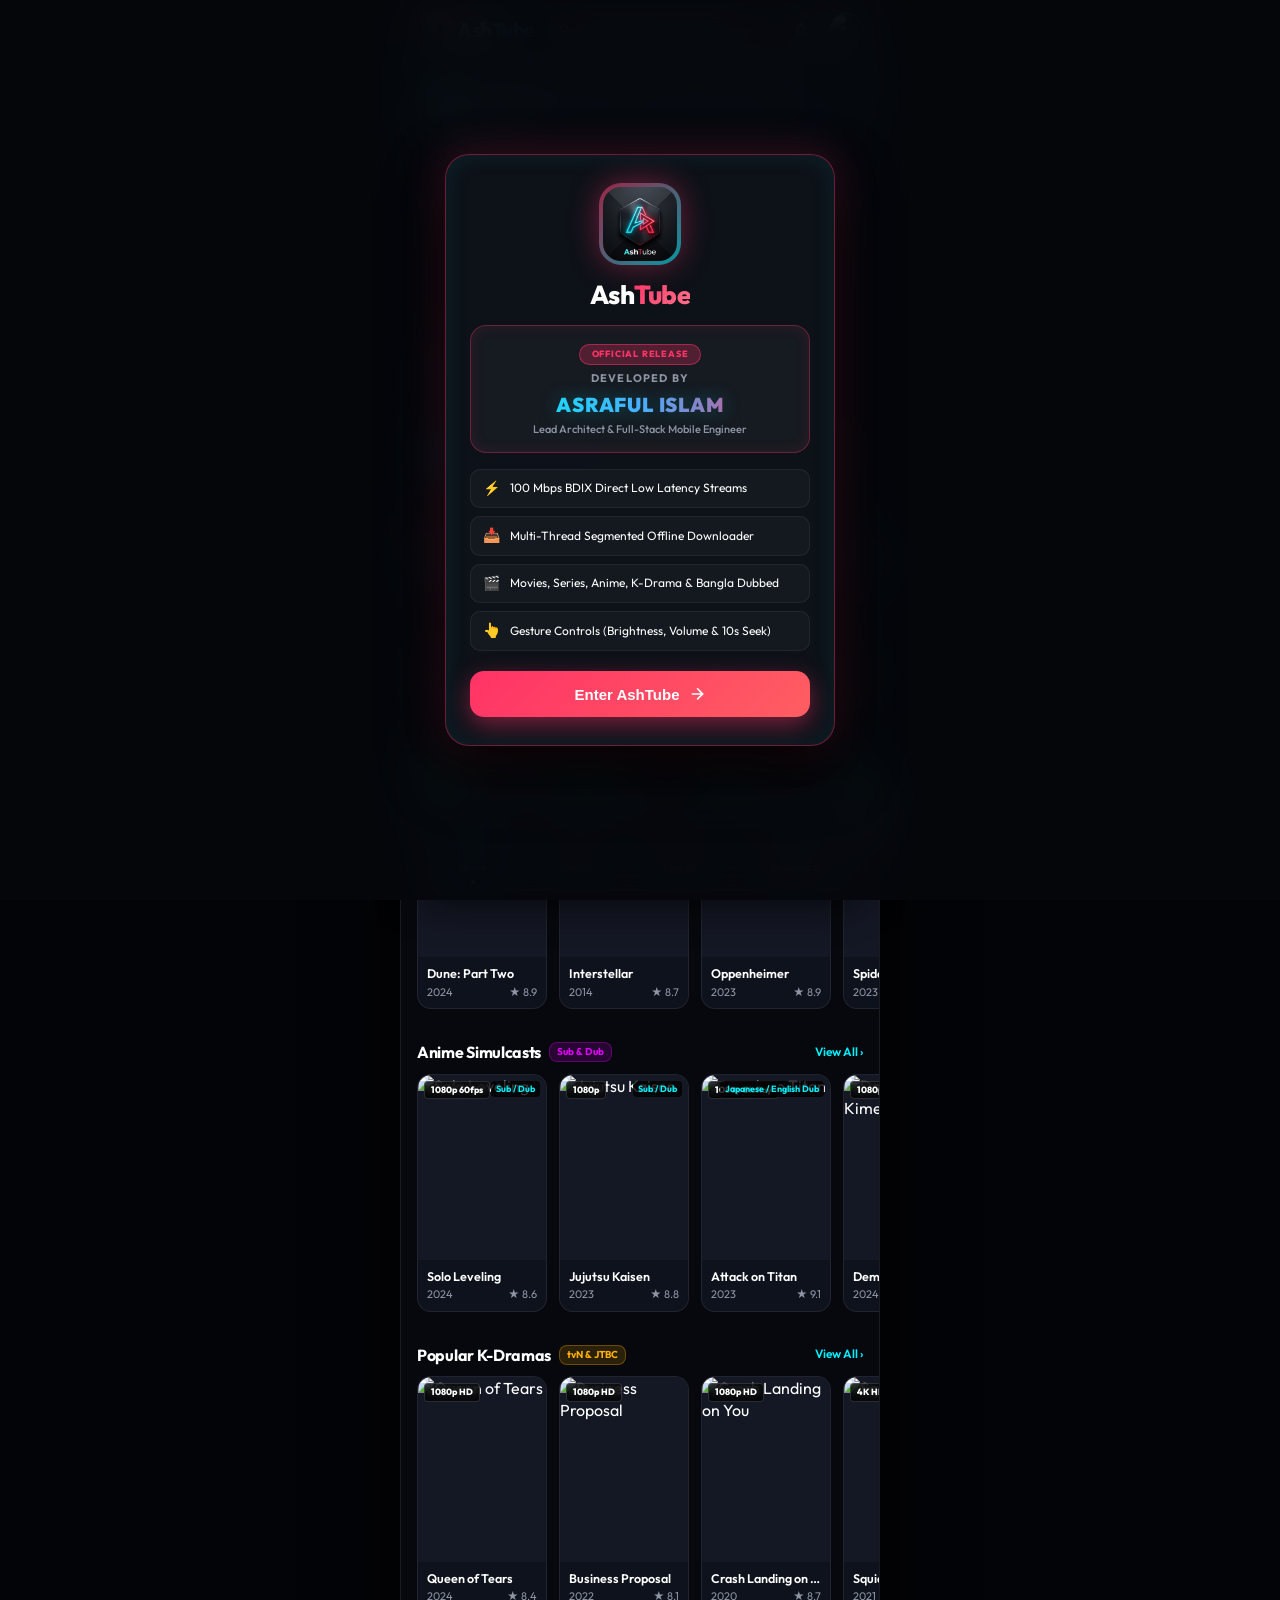
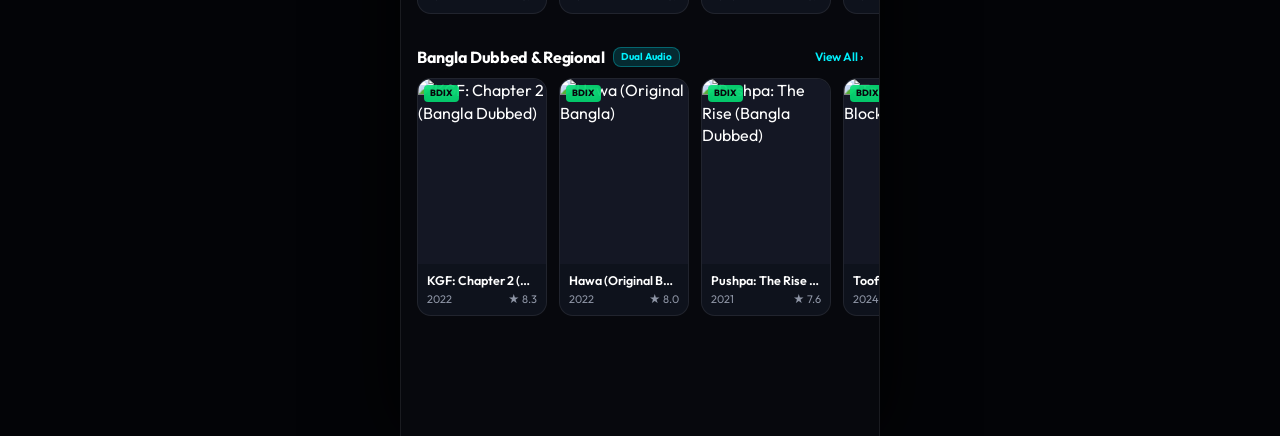
==== commit 6b6e8db4: "feat: Integrate real media scrapers and verified HLS streams, remove mock data, and test player & do" ====
--- a/index.html
+++ b/index.html
@@ -372,7 +372,7 @@
       
       <!-- Video Element -->
       <video id="mainVideoPlayer" playsinline preload="auto" poster="https://images.unsplash.com/photo-1506703719100-a0f3a48c0f86?auto=format&fit=crop&w=1200&q=80">
-        <source src="https://commondatastorage.googleapis.com/gtv-videos-bucket/sample/BigBuckBunny.mp4" type="video/mp4">
+        <source src="https://test-streams.mux.dev/x36xhzz/x36xhzz.m3u8" type="application/x-mpegURL">
         Your browser does not support HTML5 video.
       </video>
 
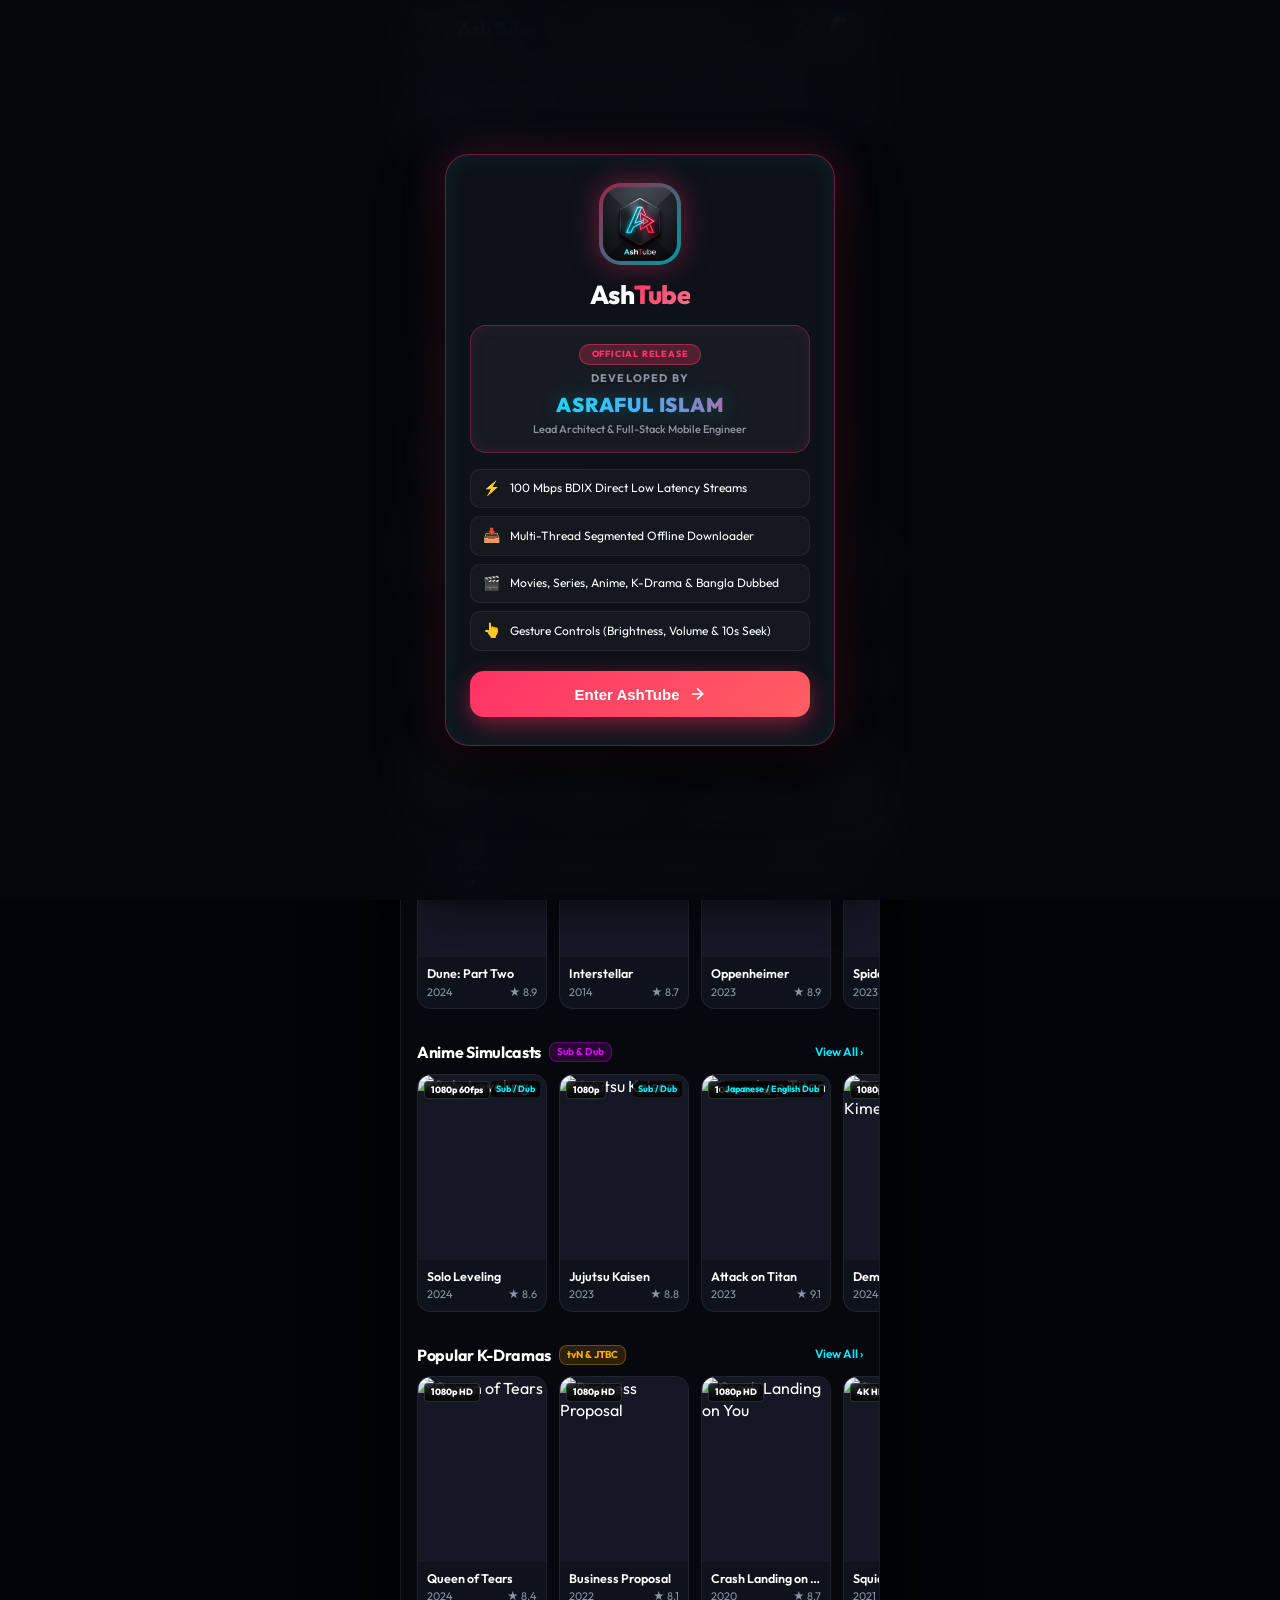
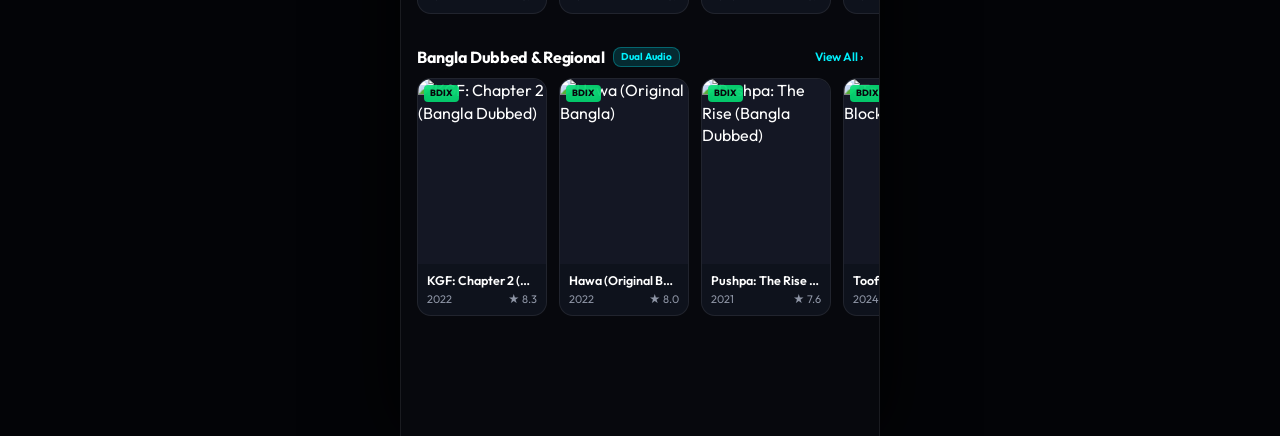
==== commit 0841cfd8: "feat: push updated media sources, BDIX FTS5 indexer, and trigger v1.3.0 release build" ====
--- a/index.html
+++ b/index.html
@@ -199,6 +199,10 @@
         <div class="bdix-servers-badges-row" id="bdixServersBadgesRow">
           <!-- Populated dynamically with live latency badges -->
         </div>
+        <div class="backend-url-row">
+          <input type="url" id="backendUrlInput" placeholder="Backend server, e.g. http://192.168.0.10:8000" autocomplete="off" spellcheck="false">
+          <button class="scan-bdix-btn" id="saveBackendUrlBtn" title="Save backend server address"><span>Save</span></button>
+        </div>
       </section>
 
       <!-- Live TV Filter Chips -->
--- a/style.css
+++ b/style.css
@@ -2305,3 +2305,44 @@
   box-shadow: 0 12px 30px rgba(255, 51, 102, 0.65);
 }
 
+
+
+/* Backend server address row (BDIX card) */
+.backend-url-row {
+  display: flex;
+  gap: 8px;
+  margin-top: 12px;
+}
+.backend-url-row input {
+  flex: 1;
+  min-width: 0;
+  padding: 8px 10px;
+  border-radius: 10px;
+  border: 1px solid var(--border-subtle);
+  background: var(--bg-surface);
+  color: var(--text-main);
+  font-size: 12px;
+}
+
+/* Download source picker */
+.dl-option {
+  display: flex;
+  flex-direction: column;
+  align-items: flex-start;
+  gap: 2px;
+  width: 100%;
+  padding: 12px 14px;
+  border-radius: 14px;
+  border: 1px solid var(--border-subtle);
+  background: var(--bg-surface);
+  color: var(--text-main);
+  text-align: left;
+  cursor: pointer;
+}
+.dl-option.selected {
+  border-color: var(--accent-cyan);
+  box-shadow: 0 0 0 1px var(--border-glow) inset;
+}
+.dl-option-q { font-weight: 700; font-size: 15px; }
+.dl-option-meta { font-size: 11px; color: var(--text-muted); }
+#qualityOptionsContainer { display: flex; flex-direction: column; gap: 10px; padding: 4px 0 12px; overflow-y: auto; }
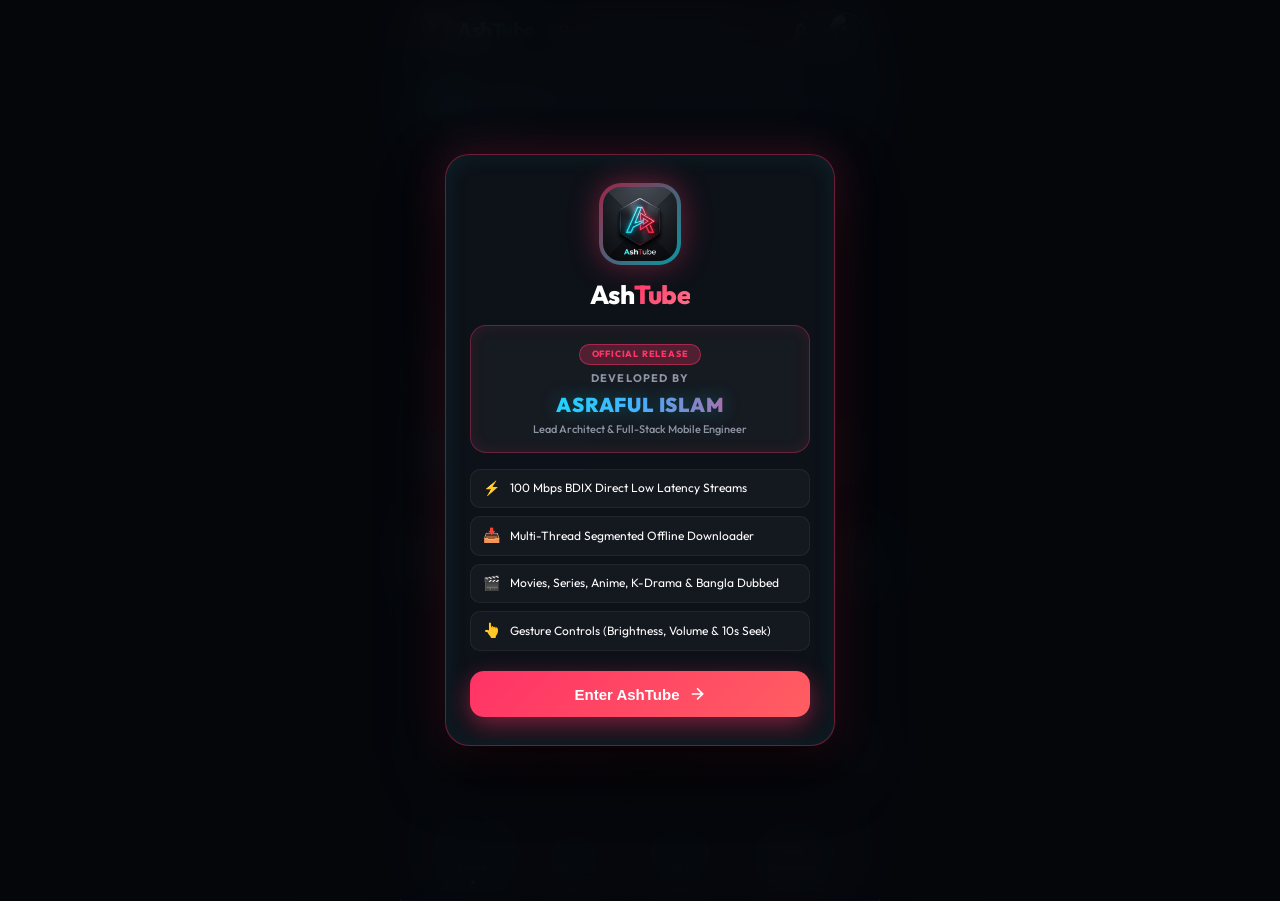
==== commit e3d09379: "feat: real source engine v2.0.0 (BDIX index, HiAnime, live feeds, countdowns) - bdix_index.py: SQLit" ====
--- a/index.html
+++ b/index.html
@@ -90,68 +90,15 @@
           <div class="section-title-wrap">
             <h3 class="section-title">Continue Watching</h3>
           </div>
-          <span class="view-all-link">History &rsaquo;</span>
+          <span class="view-all-link" id="clearHistoryLink">Clear &rsaquo;</span>
         </div>
         <div class="horizontal-scroller" id="continueWatchingRail">
           <!-- Populated dynamically via API -->
         </div>
       </section>
 
-      <!-- Trending on BDIX Row -->
-      <section class="content-section">
-        <div class="section-header">
-          <div class="section-title-wrap">
-            <h3 class="section-title">Trending on BDIX</h3>
-            <span class="section-tag">Ultra-Speed</span>
-          </div>
-          <span class="view-all-link" data-target="movies">View All &rsaquo;</span>
-        </div>
-        <div class="horizontal-scroller" id="trendingBdixRail">
-          <!-- Populated dynamically via API -->
-        </div>
-      </section>
-
-      <!-- Latest Anime Simulcasts Row -->
-      <section class="content-section">
-        <div class="section-header">
-          <div class="section-title-wrap">
-            <h3 class="section-title">Anime Simulcasts</h3>
-            <span class="section-tag" style="background:rgba(225,0,255,0.15);color:#E100FF;border-color:rgba(225,0,255,0.3)">Sub &amp; Dub</span>
-          </div>
-          <span class="view-all-link" data-target="anime">View All &rsaquo;</span>
-        </div>
-        <div class="horizontal-scroller" id="animeRail">
-          <!-- Populated dynamically via API -->
-        </div>
-      </section>
-
-      <!-- Top Korean Dramas Row -->
-      <section class="content-section">
-        <div class="section-header">
-          <div class="section-title-wrap">
-            <h3 class="section-title">Popular K-Dramas</h3>
-            <span class="section-tag" style="background:rgba(255,179,0,0.15);color:#FFB300;border-color:rgba(255,179,0,0.3)">tvN &amp; JTBC</span>
-          </div>
-          <span class="view-all-link" data-target="kdrama">View All &rsaquo;</span>
-        </div>
-        <div class="horizontal-scroller" id="kdramaRail">
-          <!-- Populated dynamically via API -->
-        </div>
-      </section>
-
-      <!-- Bangla Dubbed Movies Row -->
-      <section class="content-section">
-        <div class="section-header">
-          <div class="section-title-wrap">
-            <h3 class="section-title">Bangla Dubbed &amp; Regional</h3>
-            <span class="section-tag" style="background:rgba(0,242,254,0.15);color:#00F2FE;border-color:rgba(0,242,254,0.3)">Dual Audio</span>
-          </div>
-          <span class="view-all-link" data-target="bangla">View All &rsaquo;</span>
-        </div>
-        <div class="horizontal-scroller" id="banglaDubbedRail">
-          <!-- Populated dynamically via API -->
-        </div>
-      </section>
+      <!-- Rails from /api/home (trending, new on BDIX, airing anime countdown, K-Drama, coming soon, Bangla) -->
+      <div id="dynamicRails"></div>
 
     </main>
 
--- a/style.css
+++ b/style.css
@@ -2346,3 +2346,14 @@
 .dl-option-q { font-weight: 700; font-size: 15px; }
 .dl-option-meta { font-size: 11px; color: var(--text-muted); }
 #qualityOptionsContainer { display: flex; flex-direction: column; gap: 10px; padding: 4px 0 12px; overflow-y: auto; }
+
+
+/* Countdown + availability badges */
+.countdown-chip {
+  position: absolute; left: 6px; bottom: 6px; right: 6px;
+  padding: 3px 6px; border-radius: 8px; text-align: center;
+  font-size: 10px; font-weight: 700; letter-spacing: .02em;
+  background: rgba(7, 8, 13, 0.82); color: var(--accent-cyan);
+  border: 1px solid var(--border-glow); backdrop-filter: blur(6px);
+}
+.poster-badge.soon { background: rgba(255, 179, 0, 0.18); color: var(--accent-gold); border-color: rgba(255, 179, 0, 0.35); }
